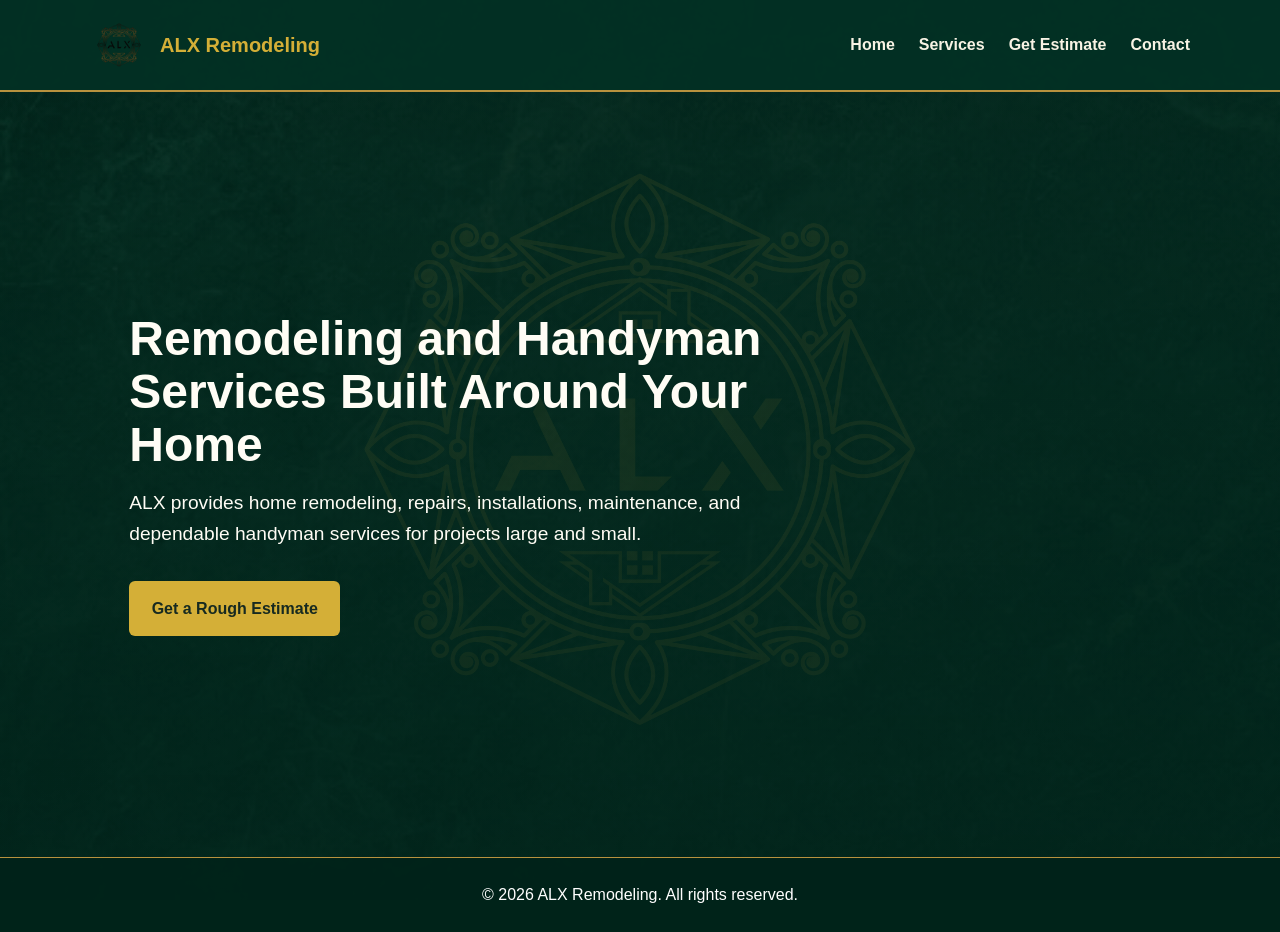
==== index.html @ b7d45ebe "Add ALX favicon" ====
<!DOCTYPE html>
<html lang="en">
<head>
    <meta charset="UTF-8">
    <meta name="viewport" content="width=device-width, initial-scale=1.0">
    <title>ALX Remodeling | Home Remodeling Contractor</title>
    <link rel="icon" type="image/png" href="images/alx-logo.png">
    <link rel="stylesheet" href="css/style.css">
</head>

<body>
    <header class="site-header">
        <nav class="navbar">
            <a href="index.html" class="logo logo-link">
                <img
                    src="images/alx-logo.png"
                    alt="ALX Remodeling and Handyman Services"
                    class="header-logo"
                >

                <span>ALX Remodeling</span>
            </a>

            <ul class="nav-links">
                <li><a href="index.html">Home</a></li>
                <li><a href="pages/services.html">Services</a></li>
                <li><a href="pages/estimate.html">Get Estimate</a></li>
                <li><a href="pages/contact.html">Contact</a></li>
            </ul>
        </nav>
    </header>

    <main>
        <section class="hero">
            <div class="hero-content">
                <h1>Remodeling and Handyman Services Built Around Your Home</h1>
                <p>
                    ALX provides home remodeling, repairs, installations,
                    maintenance, and dependable handyman services for projects
                    large and small.
                </p>
                <a href="pages/estimate.html" class="btn-primary">
                    Get a Rough Estimate
                </a>
            </div>
        </section>
    </main>
<footer class="site-footer">
    <p>
        &copy; <span id="current-year"></span>
        ALX Remodeling. All rights reserved.
    </p>
</footer>
    <script src="js/script.js"></script>
</body>
</html>
---- css/style.css ----
* {
    margin: 0;
    padding: 0;
    box-sizing: border-box;
}

body {
    font-family: Arial, Helvetica, sans-serif;
    line-height: 1.6;
    color: #222;
    background-color: #f8f9fa;
}

.site-header {
    background-color: #1d3557;
    color: #fff;
    padding: 1rem 2rem;
}

.navbar {
    max-width: 1100px;
    margin: 0 auto;
    display: flex;
    justify-content: space-between;
    align-items: center;
}

.logo {
    font-size: 1.4rem;
    font-weight: bold;
}

.nav-links {
    list-style: none;
    display: flex;
    gap: 1.5rem;
}

.nav-links a {
    color: #fff;
    text-decoration: none;
    font-weight: 600;
}

.nav-links a:hover {
    text-decoration: underline;
}

.hero {
    min-height: 85vh;
    display: flex;
    align-items: center;
    background-size: cover;
    background-position: center;
    background-repeat: no-repeat;
    color: #fff;
    padding: 2rem;
}

.hero {
    background-image: linear-gradient(
        rgba(1, 31, 23, 0.28),
        rgba(1, 31, 23, 0.48)
    );

    color: #fffdf5;
}

.hero-content {
    max-width: 700px;
    margin-left: 8%;
}

.hero h1 {
    font-size: 3rem;
    line-height: 1.1;
    margin-bottom: 1rem;
}

.hero p {
    font-size: 1.2rem;
    margin-bottom: 2rem;
}

.btn-primary {
    display: inline-block;
    background-color: #f4a261;
    color: #111;
    padding: 0.9rem 1.4rem;
    border-radius: 6px;
    text-decoration: none;
    font-weight: bold;
}

.btn-primary:hover {
    background-color: #e76f51;
}
/* Responsive design for tablets and phones */

.logo {
    color: #fff;
    text-decoration: none;
}

.nav-links a.active {
    color: #f4a261;
}

.page-banner {
    background-color: #263f63;
    color: #fff;
    padding: 5rem 2rem;
    text-align: center;
}

.page-banner-content {
    max-width: 750px;
    margin: 0 auto;
}

.page-banner h1 {
    font-size: 2.75rem;
    margin-bottom: 1rem;
}

.page-banner p {
    font-size: 1.1rem;
}

.services-section {
    max-width: 1100px;
    margin: 0 auto;
    padding: 5rem 2rem;
}

.section-heading {
    max-width: 700px;
    margin: 0 auto 3rem;
    text-align: center;
}

.section-heading h2 {
    font-size: 2.25rem;
    margin-bottom: 1rem;
}

.eyebrow {
    color: #b45309;
    font-size: 0.85rem;
    font-weight: bold;
    letter-spacing: 0.12rem;
    margin-bottom: 0.5rem;
    text-transform: uppercase;
}

.services-grid {
    display: grid;
    grid-template-columns: repeat(3, 1fr);
    gap: 1.5rem;
}

.service-card {
    background-color: #fff;
    border: 1px solid #ddd;
    border-radius: 8px;
    padding: 2rem;
    box-shadow: 0 4px 12px rgba(0, 0, 0, 0.08);
}

.service-card h3 {
    color: #1d3557;
    margin-bottom: 0.75rem;
}

.estimate-cta {
    max-width: 1100px;
    margin: 0 auto 5rem;
    padding: 2rem;
    background-color: #1d3557;
    color: #fff;
    border-radius: 8px;
    display: flex;
    justify-content: space-between;
    align-items: center;
    gap: 2rem;
}

.estimate-cta h2 {
    margin-bottom: 0.5rem;
}

.site-footer {
    background-color: #172a45;
    color: #fff;
    padding: 1.5rem;
    text-align: center;
}
.gallery-grid {
    display: grid;
    grid-template-columns: repeat(auto-fit, minmax(200px, 1fr));
    gap: 16px;
    max-width: 1100px;
    margin: 0 auto;
    padding: 3rem 2rem;
}

.gallery-grid img {
    width: 100%;
    height: 250px;
    object-fit: cover;
    display: block;
    border-radius: 8px;
}

.contact-section {
    max-width: 900px;
    margin: 0 auto;
    padding: 5rem 2rem;
}

.contact-form {
    display: grid;
    grid-template-columns: repeat(2, 1fr);
    gap: 1.5rem;
    background-color: #fff;
    border: 1px solid #ddd;
    border-radius: 8px;
    padding: 2rem;
    box-shadow: 0 4px 12px rgba(0, 0, 0, 0.08);
}

.form-group {
    display: flex;
    flex-direction: column;
}

.form-group-full {
    grid-column: 1 / -1;
}

.form-group label {
    color: #1d3557;
    font-weight: bold;
    margin-bottom: 0.5rem;
}

.form-group input,
.form-group select,
.form-group textarea {
    width: 100%;
    border: 1px solid #aaa;
    border-radius: 5px;
    padding: 0.85rem;
    font: inherit;
    background-color: #fff;
}

.form-group textarea {
    resize: vertical;
}

.form-group input:focus,
.form-group select:focus,
.form-group textarea:focus {
    border-color: #1d3557;
    outline: 3px solid rgba(29, 53, 87, 0.15);
}

.contact-form button {
    border: none;
    cursor: pointer;
}

.form-note {
    color: #555;
    font-size: 0.9rem;
    margin-top: 1rem;
}

.field-help {
    color: #666;
    font-size: 0.85rem;
    margin-top: 0.5rem;
}

.character-count {
    color: #666;
    font-size: 0.85rem;
    margin-top: 0.25rem;
    text-align: right;
}

.form-status {
    min-height: 1.5rem;
    margin-top: 1rem;
    font-weight: 600;
}

.form-status.success {
    background-color: #e8f5e9;
    border: 1px solid #81c784;
    border-radius: 5px;
    color: #1b5e20;
    padding: 0.75rem;
}

.estimate-section {
    max-width: 1100px;
    margin: 0 auto;
    padding: 5rem 2rem;
}

.estimate-layout {
    display: grid;
    grid-template-columns: 1.15fr 0.85fr;
    gap: 2rem;
    align-items: start;
}

.estimate-form {
    display: grid;
    gap: 1.5rem;
    background-color: #fff;
    border: 1px solid #ddd;
    border-radius: 8px;
    padding: 2rem;
    box-shadow: 0 4px 12px rgba(0, 0, 0, 0.08);
}

.estimate-form label,
.estimate-options legend {
    color: #1d3557;
    font-weight: bold;
}

.estimate-form input,
.estimate-form select {
    width: 100%;
    border: 1px solid #aaa;
    border-radius: 5px;
    padding: 0.85rem;
    font: inherit;
    background-color: #fff;
}

.estimate-form input:focus,
.estimate-form select:focus {
    border-color: #1d3557;
    outline: 3px solid rgba(29, 53, 87, 0.15);
}

.input-with-unit {
    display: flex;
    align-items: center;
    gap: 0.75rem;
}

.input-with-unit span {
    white-space: nowrap;
    color: #555;
}

.estimate-options {
    border: 1px solid #ccc;
    border-radius: 6px;
    padding: 1.25rem;
}

.estimate-options legend {
    padding: 0 0.4rem;
}

.checkbox-grid {
    display: grid;
    grid-template-columns: repeat(2, 1fr);
    gap: 0.75rem;
    margin-top: 1rem;
}

.checkbox-option {
    display: flex;
    align-items: flex-start;
    gap: 0.6rem;
    color: #333;
    font-weight: normal;
}

.checkbox-option input {
    width: auto;
    margin-top: 0.3rem;
}

.estimate-form button {
    border: none;
    cursor: pointer;
}

.estimate-result {
    position: sticky;
    top: 2rem;
    background-color: #1d3557;
    color: #fff;
    border-radius: 8px;
    padding: 2rem;
    box-shadow: 0 4px 12px rgba(0, 0, 0, 0.12);
}

.estimate-result[hidden] {
    display: none;
}

.estimate-result .eyebrow {
    color: #f4a261;
}

.estimate-result h2 {
    margin-bottom: 1rem;
}

.estimate-range {
    color: #f4a261;
    font-size: 2rem;
    font-weight: bold;
    line-height: 1.2;
    margin-bottom: 1.5rem;
}

.estimate-breakdown {
    margin: 0 0 1.5rem 1.25rem;
}

.estimate-breakdown li {
    margin-bottom: 0.5rem;
}

.estimate-disclaimer {
    font-size: 0.9rem;
    margin-bottom: 1.5rem;
}

.estimate-subsection {
    display: grid;
    gap: 1.5rem;
}

.estimate-subsection[hidden],
.estimate-options[hidden] {
    display: none;
}

.logo-link {
    display: flex;
    align-items: center;
    gap: 0.75rem;
    color: #d4af37;
    text-decoration: none;
}

.header-logo {
    width: 58px;
    height: 58px;
    object-fit: contain;
}

.logo-link span {
    font-size: 1.25rem;
    font-weight: bold;
}

.contact-estimate-summary {
    background-color: rgba(3, 61, 46, 0.97);
    border: 1px solid rgba(212, 175, 55, 0.7);
    border-radius: 8px;
    color: #fff;
    margin-bottom: 2rem;
    padding: 1.5rem 2rem;
    box-shadow: 0 4px 12px rgba(0, 0, 0, 0.12);
}

.contact-estimate-summary[hidden] {
    display: none;
}

.contact-estimate-summary h3 {
    margin-bottom: 0.5rem;
}

.contact-estimate-range {
    color: #d4af37;
    font-size: 1.8rem;
    font-weight: bold;
    margin-bottom: 0.75rem;
}

.contact-estimate-details {
    margin-bottom: 1rem;
}

.honeypot {
    position: absolute;
    left: -9999px;
    width: 1px;
    height: 1px;
    opacity: 0;
    pointer-events: none;
}

/* Responsive design for tablets and phones */
@media (max-width: 768px) {
    .estimate-section {
    padding: 3.5rem 1rem;
    }

    .estimate-layout {
    grid-template-columns: 1fr;
    }

    .estimate-result {
    position: static;
    }

    .checkbox-grid {
    grid-template-columns: 1fr;
    }
    .site-header {
        padding: 1rem;
    }

    .navbar {
        flex-direction: column;
        gap: 1rem;
    }

    .nav-links {
        flex-wrap: wrap;
        justify-content: center;
        gap: 0.75rem 1rem;
    }

    .hero {
        min-height: 75vh;
        padding: 2rem 1rem;
        text-align: center;
    }

    .hero-content {
        margin: 0 auto;
    }

    .hero h1 {
        font-size: 2.2rem;
    }

    .hero p {
        font-size: 1rem;
    }

    .page-banner {
        padding: 3.5rem 1rem;
    }

    .page-banner h1 {
        font-size: 2.1rem;
    }

    .services-section {
        padding: 3.5rem 1rem;
    }

    .services-grid {
        grid-template-columns: repeat(2, 1fr);
    }

    .estimate-cta {
        margin: 0 1rem 3.5rem;
        flex-direction: column;
        text-align: center;
    }
    .contact-section {
    padding: 3.5rem 1rem;
    }

    .contact-form {
    grid-template-columns: 1fr;
    padding: 1.5rem;
    }

    .form-group-full {
    grid-column: auto;
    }
}

@media (max-width: 480px) {
    .logo {
        font-size: 1.2rem;
    }

    .header-logo {
        width: 48px;
        height: 48px;
    }

    .logo-link span {
        font-size: 1.05rem;
    }

    .nav-links {
        flex-direction: column;
        align-items: center;
    }

    .hero h1 {
        font-size: 1.8rem;
    }

    .btn-primary {
        width: 100%;
        text-align: center;
    }

    .services-grid {
        grid-template-columns: 1fr;
    }

    .section-heading h2 {
        font-size: 1.8rem;
    }
}

/* ========================================
   ALX emerald and gold visual theme
======================================== */

html {
    background-color: #063c2d;
}

body {
    min-height: 100vh;
    color: #f8f3e4;
    background-color: #063c2d;

    background-image:
        linear-gradient(
            rgba(2, 44, 33, 0.78),
            rgba(2, 44, 33, 0.88)
        ),
        url("../images/emerald-texture.jpg");

    background-position: center;
    background-size: cover;
    background-repeat: no-repeat;
    background-attachment: fixed;

    position: relative;
}

/*
Creates a gold version of the transparent ALX logo
without modifying the original PNG.
*/
body::before {
    content: "";
    position: fixed;
    inset: 0;

    background-color: #d4af37;

    -webkit-mask-image: url("../images/alx-logo.png");
    -webkit-mask-repeat: no-repeat;
    -webkit-mask-position: center;
    -webkit-mask-size: clamp(320px, 58vw, 760px) auto;

    mask-image: url("../images/alx-logo.png");
    mask-repeat: no-repeat;
    mask-position: center;
    mask-size: clamp(320px, 58vw, 760px) auto;

    opacity: 0.11;
    pointer-events: none;
    z-index: 0;
}

body > header,
body > main,
body > footer {
    position: relative;
    z-index: 1;
}

.site-header {
    background-color: rgba(3, 48, 36, 0.96);
    border-bottom: 2px solid #b8923e;
}

.logo {
    color: #d4af37;
}

.nav-links a {
    color: #f8f3e4;
}

.nav-links a:hover,
.nav-links a.active {
    color: #d4af37;
    text-decoration: none;
}

.hero {
    /*
    Removes the previous remodeling photo but preserves
    the emerald texture behind this section.
    */
    background-image: linear-gradient(
        rgba(1, 31, 23, 0.28),
        rgba(1, 31, 23, 0.48)
    );

    color: #fffdf5;
}

.page-banner {
    background-color: rgba(3, 65, 48, 0.86);
    border-bottom: 1px solid rgba(212, 175, 55, 0.55);
}

.site-footer {
    background-color: rgba(1, 35, 26, 0.96);
    border-top: 1px solid #b8923e;
}

.btn-primary {
    background-color: #d4af37;
    color: #172a20;
}

.btn-primary:hover {
    background-color: #edc967;
}

.eyebrow {
    color: #d4af37;
}

.section-heading {
    color: #f8f3e4;
}

/* Keep text readable inside light-colored cards and forms. */
.service-card,
.contact-form,
.estimate-form {
    color: #222;
    background-color: rgba(255, 253, 247, 0.96);
}

.estimate-result {
    background-color: rgba(3, 61, 46, 0.97);
    border: 1px solid rgba(212, 175, 55, 0.65);
}
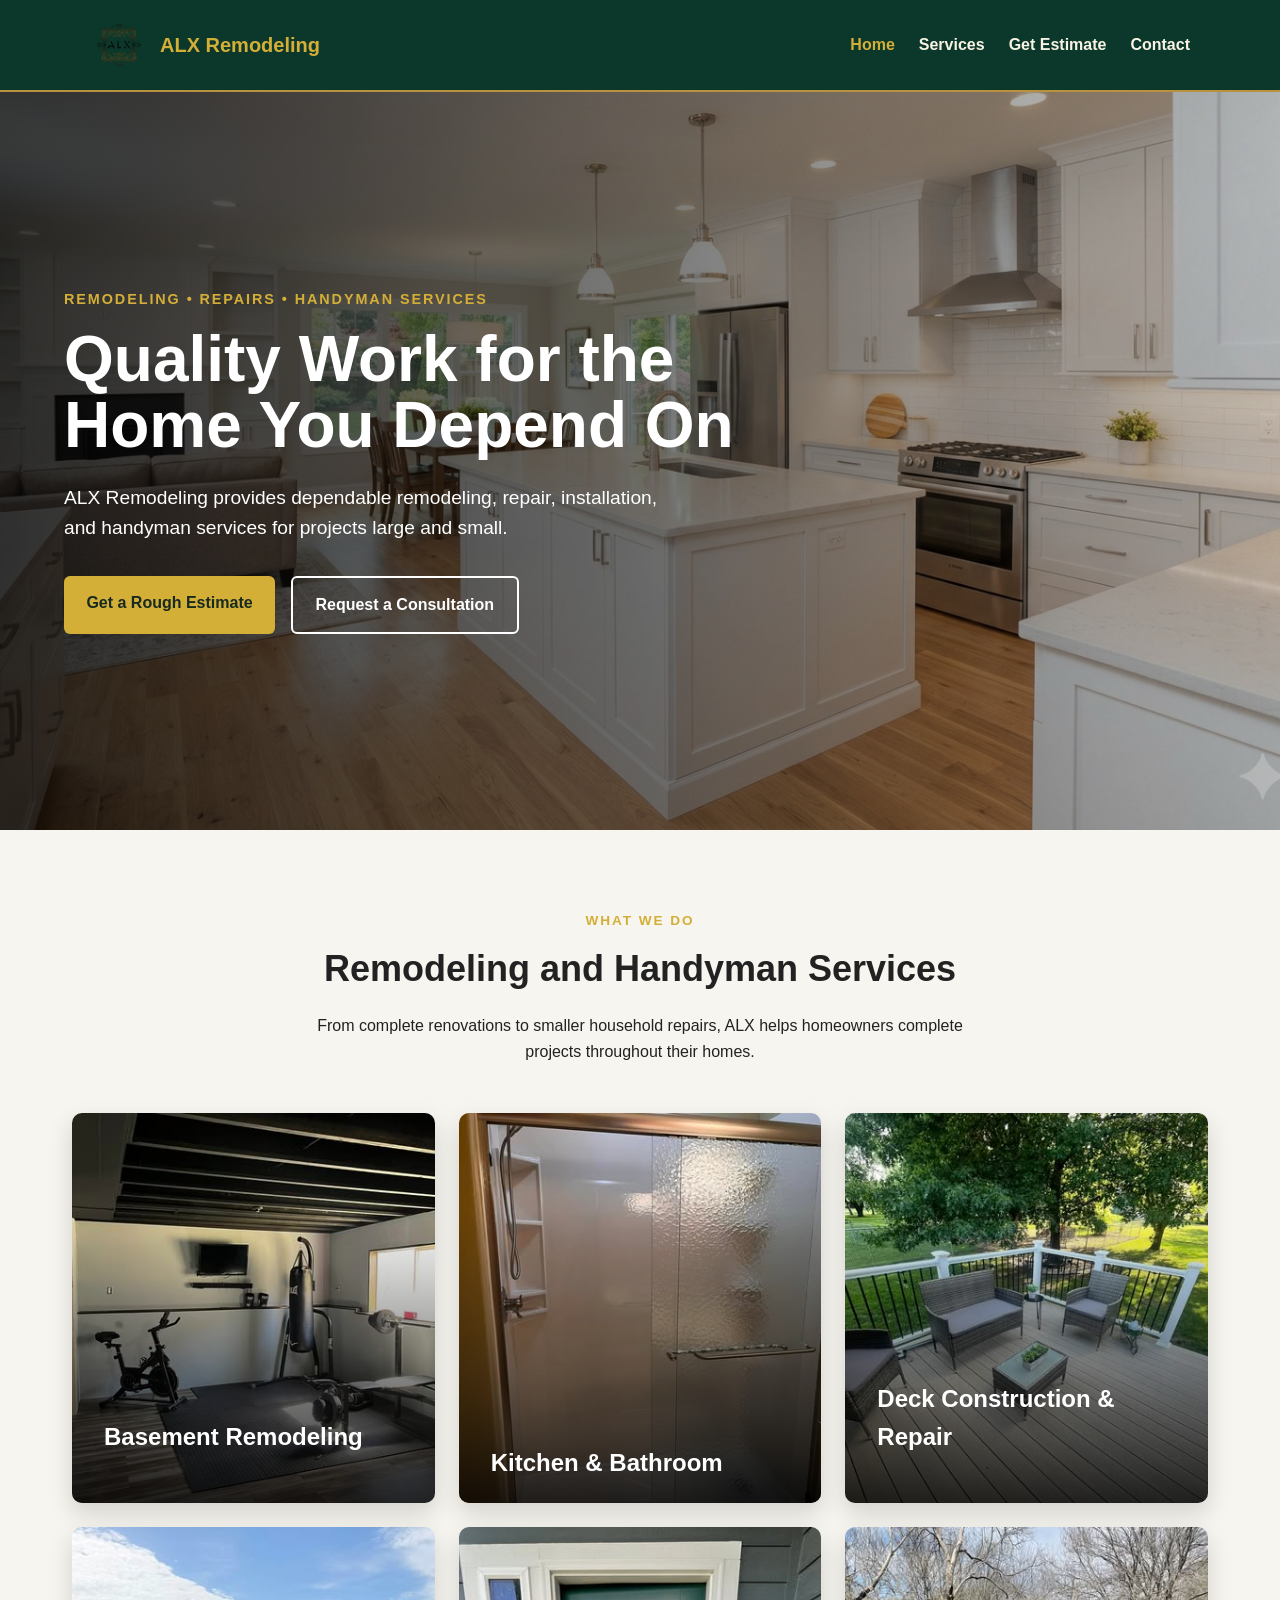
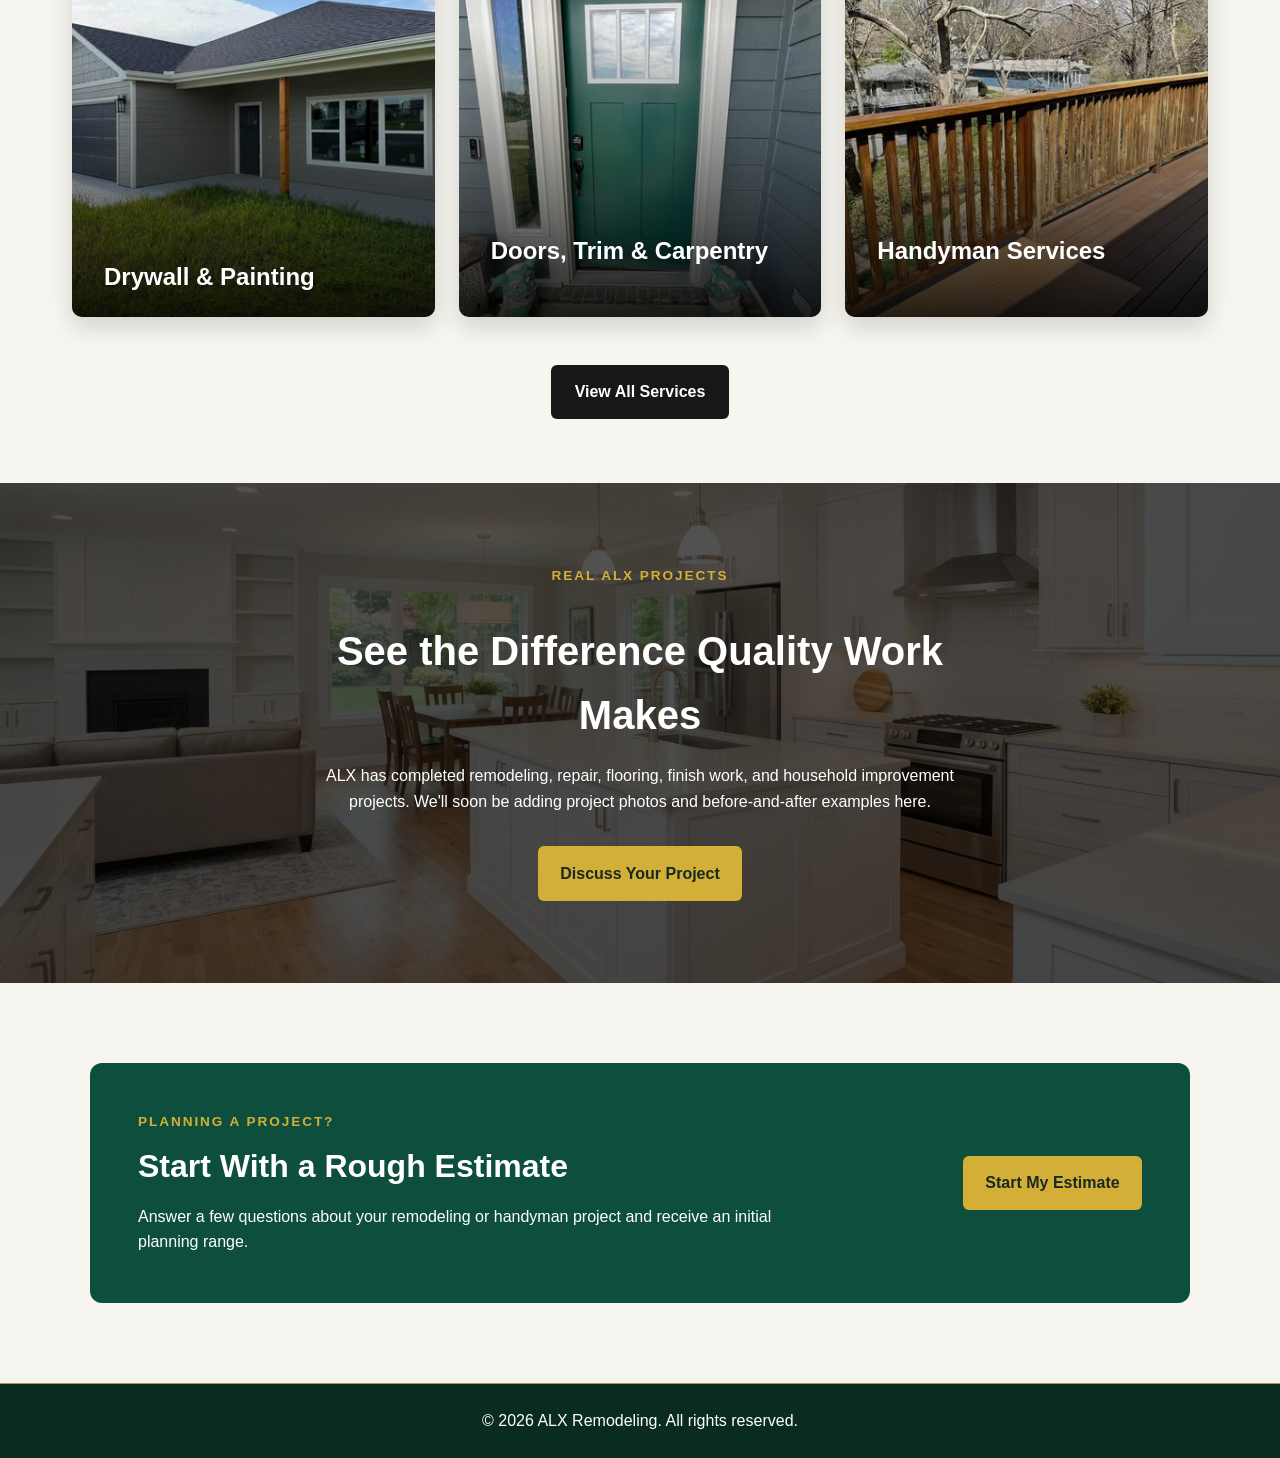
==== commit 42d9e61c: "Redesign homepage with photo service cards" ====
--- a/index.html
+++ b/index.html
@@ -9,8 +9,11 @@
 </head>
 
 <body>
+
+    <!-- Header -->
     <header class="site-header">
         <nav class="navbar">
+
             <a href="index.html" class="logo logo-link">
                 <img
                     src="images/alx-logo.png"
@@ -22,35 +25,377 @@
             </a>
 
             <ul class="nav-links">
-                <li><a href="index.html">Home</a></li>
-                <li><a href="pages/services.html">Services</a></li>
-                <li><a href="pages/estimate.html">Get Estimate</a></li>
-                <li><a href="pages/contact.html">Contact</a></li>
+                <li>
+                    <a href="index.html" class="active">
+                        Home
+                    </a>
+                </li>
+
+                <li>
+                    <a href="pages/services.html">
+                        Services
+                    </a>
+                </li>
+
+                <li>
+                    <a href="pages/estimate.html">
+                        Get Estimate
+                    </a>
+                </li>
+
+                <li>
+                    <a href="pages/contact.html">
+                        Contact
+                    </a>
+                </li>
             </ul>
+
         </nav>
     </header>
 
+
     <main>
-        <section class="hero">
-            <div class="hero-content">
-                <h1>Remodeling and Handyman Services Built Around Your Home</h1>
+
+        <!-- HERO -->
+        <section class="home-hero">
+
+            <div class="home-hero-overlay"></div>
+
+            <div class="home-hero-content">
+
+                <p class="hero-eyebrow">
+                    Remodeling • Repairs • Handyman Services
+                </p>
+
+                <h1>
+                    Quality Work for the Home You Depend On
+                </h1>
+
+                <p class="hero-description">
+                    ALX Remodeling provides dependable remodeling,
+                    repair, installation, and handyman services for
+                    projects large and small.
+                </p>
+
+                <div class="hero-actions">
+
+                    <a
+                        href="pages/estimate.html"
+                        class="btn-primary"
+                    >
+                        Get a Rough Estimate
+                    </a>
+
+                    <a
+                        href="pages/contact.html"
+                        class="btn-secondary"
+                    >
+                        Request a Consultation
+                    </a>
+
+                </div>
+
+            </div>
+
+        </section>
+
+
+        <!-- SERVICES INTRO -->
+        <section class="home-services">
+
+            <div class="section-heading">
+
+                <p class="eyebrow">
+                    What We Do
+                </p>
+
+                <h2>
+                    Remodeling and Handyman Services
+                </h2>
+
                 <p>
-                    ALX provides home remodeling, repairs, installations,
-                    maintenance, and dependable handyman services for projects
-                    large and small.
-                </p>
-                <a href="pages/estimate.html" class="btn-primary">
-                    Get a Rough Estimate
+                    From complete renovations to smaller household
+                    repairs, ALX helps homeowners complete projects
+                    throughout their homes.
+                </p>
+
+            </div>
+
+
+            <!-- Service Photo Cards -->
+            <div class="home-services-grid">
+
+
+                <!-- BasementRemodeling -->
+                <article
+                    class="photo-service-card"
+                    style="background-image:url('images/projects/Basement-Remodel1/Basement-Remodel1.2A.jpg');
+                    "
+                >
+
+                    <div class="service-card-overlay">
+
+                        <div class="service-card-content">
+
+                            <h3>
+                                Basement Remodeling
+                            </h3>
+
+                            <p>
+                                Transform unfinished or outdated basement space
+                                into a more functional and finished part of the home.
+                            </p>
+
+                        </div>
+
+                    </div>
+
+                </article>
+
+
+                <!-- Bathroom -->
+                <article
+                    class="photo-service-card"
+                    style="
+                        background-image:
+                        url('images/projects/Remodel-Bathroom/BathroomRemodel1.3.jpg');
+                    "
+                >
+
+                    <div class="service-card-overlay">
+
+                        <div class="service-card-content">
+
+                            <h3>
+                                Kitchen & Bathroom
+                            </h3>
+
+                            <p>
+                                Cabinets, vanities, fixtures,
+                                tile, flooring, painting, and
+                                complete room updates.
+                            </p>
+
+                        </div>
+
+                    </div>
+
+                </article>
+
+
+                <!-- Deck Construction & Repair -->
+                <article
+                    class="photo-service-card"
+                    style="
+                        background-image:
+                        url('images/projects/Build-deck1/Built-Deck1.4.jpg');
+                    "
+                >
+
+                    <div class="service-card-overlay">
+
+                        <div class="service-card-content">
+
+                            <h3>
+                                Deck Construction & Repair
+                            </h3>
+
+                            <p>
+                                New deck construction, repairs, improvements,
+                                railings, and exterior carpentry work.
+                            </p>
+
+                        </div>
+
+                    </div>
+
+                </article>
+
+
+                <!-- Drywall and Painting -->
+                <article
+                    class="photo-service-card"
+                    style="
+                        background-image:
+                        url('images/projects/Painting-Interior_Exterior/ExteriorPaint3.2A.jpg');
+                    "
+                >
+
+                    <div class="service-card-overlay">
+
+                        <div class="service-card-content">
+
+                            <h3>
+                                Drywall & Painting
+                            </h3>
+
+                            <p>
+                                Drywall repair, patching, finishing,
+                                preparation, and interior painting.
+                            </p>
+
+                        </div>
+
+                    </div>
+
+                </article>
+
+
+                <!-- Doors, Trim & Carpentry -->
+                <article
+                    class="photo-service-card"
+                    style="
+                        background-image:
+                        url('images/projects/HandymanWork/Handy5A.jpg');
+                    "
+                >
+
+                    <div class="service-card-overlay">
+
+                        <div class="service-card-content">
+
+                            <h3>
+                                Doors, Trim & Carpentry
+                            </h3>
+
+                            <p>
+                                Interior doors, trim, finish
+                                carpentry, adjustments, repairs,
+                                and installation work.
+                            </p>
+
+                        </div>
+
+                    </div>
+
+                </article>
+
+
+                <!-- Handyman -->
+                <article
+                    class="photo-service-card"
+                    style="
+                        background-image:
+                        url('images/projects/HandymanWork/Handy4.1.jpg');
+                    "
+                >
+
+                    <div class="service-card-overlay">
+
+                        <div class="service-card-content">
+
+                            <h3>
+                                Handyman Services
+                            </h3>
+
+                            <p>
+                                Mounting, assembly, fixture
+                                replacement, repairs, maintenance,
+                                and those smaller jobs that still
+                                need to get done.
+                            </p>
+
+                        </div>
+
+                    </div>
+
+                </article>
+
+            </div>
+
+
+            <div class="services-action">
+
+                <a
+                    href="pages/services.html"
+                    class="btn-dark"
+                >
+                    View All Services
                 </a>
-            </div>
+
+            </div>
+
         </section>
+
+
+        <!-- RECENT WORK -->
+        <section class="recent-work">
+
+            <div class="recent-work-content">
+
+                <p class="eyebrow">
+                    Real ALX Projects
+                </p>
+
+                <h2>
+                    See the Difference Quality Work Makes
+                </h2>
+
+                <p>
+                    ALX has completed remodeling, repair, flooring,
+                    finish work, and household improvement projects.
+                    We'll soon be adding project photos and
+                    before-and-after examples here.
+                </p>
+
+                <a
+                    href="pages/contact.html"
+                    class="btn-primary"
+                >
+                    Discuss Your Project
+                </a>
+
+            </div>
+
+        </section>
+
+
+        <!-- ESTIMATE CTA -->
+        <section class="home-estimate-cta">
+
+            <div>
+
+                <p class="eyebrow">
+                    Planning a Project?
+                </p>
+
+                <h2>
+                    Start With a Rough Estimate
+                </h2>
+
+                <p>
+                    Answer a few questions about your remodeling
+                    or handyman project and receive an initial
+                    planning range.
+                </p>
+
+            </div>
+
+            <a
+                href="pages/estimate.html"
+                class="btn-primary"
+            >
+                Start My Estimate
+            </a>
+
+        </section>
+
     </main>
-<footer class="site-footer">
-    <p>
-        &copy; <span id="current-year"></span>
-        ALX Remodeling. All rights reserved.
-    </p>
-</footer>
+
+
+    <!-- Footer -->
+    <footer class="site-footer">
+
+        <p>
+            &copy;
+            <span id="current-year"></span>
+            ALX Remodeling. All rights reserved.
+        </p>
+
+    </footer>
+
+
     <script src="js/script.js"></script>
+
 </body>
 </html>
--- a/css/style.css
+++ b/css/style.css
@@ -5,16 +5,18 @@
 }
 
 body {
+    min-height: 100vh;
     font-family: Arial, Helvetica, sans-serif;
     line-height: 1.6;
     color: #222;
-    background-color: #f8f9fa;
+    background-color: #f7f5ef;
 }
 
 .site-header {
-    background-color: #1d3557;
+    background-color: rgba(3, 48, 36, 0.96);
     color: #fff;
     padding: 1rem 2rem;
+    border-bottom: 2px solid #b8923e;
 }
 
 .navbar {
@@ -26,8 +28,23 @@
 }
 
 .logo {
+    color: #d4af37;
     font-size: 1.4rem;
     font-weight: bold;
+    text-decoration: none;
+}
+
+.logo-link {
+    display: flex;
+    align-items: center;
+    gap: 0.75rem;
+    color: #d4af37;
+    text-decoration: none;
+}
+
+.logo-link span {
+    font-size: 1.25rem;
+    font-weight: bold;
 }
 
 .nav-links {
@@ -46,71 +63,36 @@
     text-decoration: underline;
 }
 
-.hero {
-    min-height: 85vh;
-    display: flex;
-    align-items: center;
-    background-size: cover;
-    background-position: center;
-    background-repeat: no-repeat;
-    color: #fff;
-    padding: 2rem;
-}
-
-.hero {
-    background-image: linear-gradient(
-        rgba(1, 31, 23, 0.28),
-        rgba(1, 31, 23, 0.48)
-    );
-
-    color: #fffdf5;
-}
-
-.hero-content {
-    max-width: 700px;
-    margin-left: 8%;
-}
-
-.hero h1 {
-    font-size: 3rem;
-    line-height: 1.1;
-    margin-bottom: 1rem;
-}
-
-.hero p {
-    font-size: 1.2rem;
-    margin-bottom: 2rem;
-}
-
 .btn-primary {
     display: inline-block;
-    background-color: #f4a261;
-    color: #111;
+    background-color: #d4af37;
+    color: #172a20;
     padding: 0.9rem 1.4rem;
     border-radius: 6px;
     text-decoration: none;
     font-weight: bold;
+
+    transition:
+        background-color 0.25s ease,
+        transform 0.25s ease;
 }
 
 .btn-primary:hover {
-    background-color: #e76f51;
+    background-color: #edc967;
+    transform: translateY(-2px);
 }
 /* Responsive design for tablets and phones */
-
-.logo {
-    color: #fff;
-    text-decoration: none;
-}
 
 .nav-links a.active {
     color: #f4a261;
 }
 
 .page-banner {
-    background-color: #263f63;
+    background-color: rgba(3, 65, 48, 0.96);
     color: #fff;
     padding: 5rem 2rem;
     text-align: center;
+    border-bottom: 1px solid rgba(212, 175, 55, 0.55);
 }
 
 .page-banner-content {
@@ -137,6 +119,7 @@
     max-width: 700px;
     margin: 0 auto 3rem;
     text-align: center;
+    color: #222;
 }
 
 .section-heading h2 {
@@ -168,15 +151,14 @@
 }
 
 .service-card h3 {
-    color: #1d3557;
-    margin-bottom: 0.75rem;
+    color: #0d4f3c;
 }
 
 .estimate-cta {
     max-width: 1100px;
     margin: 0 auto 5rem;
     padding: 2rem;
-    background-color: #1d3557;
+    background-color: #0d4f3c;
     color: #fff;
     border-radius: 8px;
     display: flex;
@@ -239,9 +221,7 @@
 }
 
 .form-group label {
-    color: #1d3557;
-    font-weight: bold;
-    margin-bottom: 0.5rem;
+    color: #0d4f3c;
 }
 
 .form-group input,
@@ -262,8 +242,8 @@
 .form-group input:focus,
 .form-group select:focus,
 .form-group textarea:focus {
-    border-color: #1d3557;
-    outline: 3px solid rgba(29, 53, 87, 0.15);
+  border-color: #0d4f3c;
+outline: 3px solid rgba(13, 79, 60, 0.15);  
 }
 
 .contact-form button {
@@ -329,7 +309,7 @@
 
 .estimate-form label,
 .estimate-options legend {
-    color: #1d3557;
+    color: #0d4f3c;
     font-weight: bold;
 }
 
@@ -345,8 +325,8 @@
 
 .estimate-form input:focus,
 .estimate-form select:focus {
-    border-color: #1d3557;
-    outline: 3px solid rgba(29, 53, 87, 0.15);
+    border-color: #0d4f3c;
+    outline: 3px solid rgba(13, 79, 60, 0.15);
 }
 
 .input-with-unit {
@@ -398,7 +378,7 @@
 .estimate-result {
     position: sticky;
     top: 2rem;
-    background-color: #1d3557;
+    background-color: #0d4f3c;
     color: #fff;
     border-radius: 8px;
     padding: 2rem;
@@ -448,23 +428,11 @@
     display: none;
 }
 
-.logo-link {
-    display: flex;
-    align-items: center;
-    gap: 0.75rem;
-    color: #d4af37;
-    text-decoration: none;
-}
 
 .header-logo {
     width: 58px;
     height: 58px;
     object-fit: contain;
-}
-
-.logo-link span {
-    font-size: 1.25rem;
-    font-weight: bold;
 }
 
 .contact-estimate-summary {
@@ -537,24 +505,6 @@
         gap: 0.75rem 1rem;
     }
 
-    .hero {
-        min-height: 75vh;
-        padding: 2rem 1rem;
-        text-align: center;
-    }
-
-    .hero-content {
-        margin: 0 auto;
-    }
-
-    .hero h1 {
-        font-size: 2.2rem;
-    }
-
-    .hero p {
-        font-size: 1rem;
-    }
-
     .page-banner {
         padding: 3.5rem 1rem;
     }
@@ -609,10 +559,6 @@
         align-items: center;
     }
 
-    .hero h1 {
-        font-size: 1.8rem;
-    }
-
     .btn-primary {
         width: 100%;
         text-align: center;
@@ -625,67 +571,6 @@
     .section-heading h2 {
         font-size: 1.8rem;
     }
-}
-
-/* ========================================
-   ALX emerald and gold visual theme
-======================================== */
-
-html {
-    background-color: #063c2d;
-}
-
-body {
-    min-height: 100vh;
-    color: #f8f3e4;
-    background-color: #063c2d;
-
-    background-image:
-        linear-gradient(
-            rgba(2, 44, 33, 0.78),
-            rgba(2, 44, 33, 0.88)
-        ),
-        url("../images/emerald-texture.jpg");
-
-    background-position: center;
-    background-size: cover;
-    background-repeat: no-repeat;
-    background-attachment: fixed;
-
-    position: relative;
-}
-
-/*
-Creates a gold version of the transparent ALX logo
-without modifying the original PNG.
-*/
-body::before {
-    content: "";
-    position: fixed;
-    inset: 0;
-
-    background-color: #d4af37;
-
-    -webkit-mask-image: url("../images/alx-logo.png");
-    -webkit-mask-repeat: no-repeat;
-    -webkit-mask-position: center;
-    -webkit-mask-size: clamp(320px, 58vw, 760px) auto;
-
-    mask-image: url("../images/alx-logo.png");
-    mask-repeat: no-repeat;
-    mask-position: center;
-    mask-size: clamp(320px, 58vw, 760px) auto;
-
-    opacity: 0.11;
-    pointer-events: none;
-    z-index: 0;
-}
-
-body > header,
-body > main,
-body > footer {
-    position: relative;
-    z-index: 1;
 }
 
 .site-header {
@@ -707,44 +592,13 @@
     text-decoration: none;
 }
 
-.hero {
-    /*
-    Removes the previous remodeling photo but preserves
-    the emerald texture behind this section.
-    */
-    background-image: linear-gradient(
-        rgba(1, 31, 23, 0.28),
-        rgba(1, 31, 23, 0.48)
-    );
-
-    color: #fffdf5;
-}
-
-.page-banner {
-    background-color: rgba(3, 65, 48, 0.86);
-    border-bottom: 1px solid rgba(212, 175, 55, 0.55);
-}
-
 .site-footer {
     background-color: rgba(1, 35, 26, 0.96);
     border-top: 1px solid #b8923e;
 }
 
-.btn-primary {
-    background-color: #d4af37;
-    color: #172a20;
-}
-
-.btn-primary:hover {
-    background-color: #edc967;
-}
-
 .eyebrow {
     color: #d4af37;
-}
-
-.section-heading {
-    color: #f8f3e4;
 }
 
 /* Keep text readable inside light-colored cards and forms. */
@@ -758,4 +612,374 @@
 .estimate-result {
     background-color: rgba(3, 61, 46, 0.97);
     border: 1px solid rgba(212, 175, 55, 0.65);
+}
+
+/* ========================================
+   Homepage redesign
+======================================== */
+
+.home-hero {
+    min-height: 82vh;
+    position: relative;
+
+    display: flex;
+    align-items: center;
+
+    background-image:
+        url("../images/BackgroundALX.png");
+
+    background-size: cover;
+    background-position: center;
+
+    color: #fff;
+}
+
+.home-hero-overlay {
+    position: absolute;
+    inset: 0;
+
+    background:
+        linear-gradient(
+            90deg,
+            rgba(0, 0, 0, 0.78) 0%,
+            rgba(0, 0, 0, 0.52) 50%,
+            rgba(0, 0, 0, 0.20) 100%
+        );
+}
+
+.home-hero-content {
+    position: relative;
+    z-index: 1;
+
+    width: min(700px, 90%);
+    margin-left: max(5%, calc((100vw - 1200px) / 2));
+
+    padding: 5rem 0;
+}
+
+.hero-eyebrow {
+    color: #d4af37;
+
+    font-size: 0.9rem;
+    font-weight: bold;
+
+    letter-spacing: 0.12rem;
+    text-transform: uppercase;
+
+    margin-bottom: 1rem;
+}
+
+.home-hero h1 {
+    font-size: clamp(2.7rem, 5vw, 4.3rem);
+
+    line-height: 1.03;
+
+    max-width: 750px;
+
+    margin-bottom: 1.5rem;
+}
+
+.hero-description {
+    font-size: 1.2rem;
+
+    max-width: 630px;
+
+    margin-bottom: 2rem;
+}
+
+.hero-actions {
+    display: flex;
+    flex-wrap: wrap;
+    gap: 1rem;
+}
+
+.btn-secondary {
+    display: inline-block;
+
+    padding: 0.9rem 1.4rem;
+
+    border: 2px solid #fff;
+    border-radius: 6px;
+
+    color: #fff;
+
+    text-decoration: none;
+    font-weight: bold;
+
+    transition:
+        background-color 0.25s ease,
+        color 0.25s ease;
+}
+
+.btn-secondary:hover {
+    background-color: #fff;
+    color: #171717;
+}
+
+.home-services {
+    max-width: 1200px;
+
+    margin: 0 auto;
+
+    padding: 5rem 2rem 4rem;
+}
+
+.home-services-grid {
+    display: grid;
+
+    grid-template-columns:
+        repeat(3, 1fr);
+
+    gap: 1.5rem;
+}
+
+.photo-service-card {
+    min-height: 390px;
+
+    position: relative;
+
+    overflow: hidden;
+
+    border-radius: 10px;
+
+    background-size: cover;
+    background-position: center;
+
+    box-shadow:
+        0 10px 25px
+        rgba(0, 0, 0, 0.15);
+
+    cursor: pointer;
+}
+
+.service-card-overlay {
+    position: absolute;
+
+    inset: 0;
+
+    display: flex;
+    align-items: flex-end;
+
+    background:
+        linear-gradient(
+            transparent 25%,
+            rgba(0, 0, 0, 0.85) 100%
+        );
+
+    transition:
+        background 0.35s ease;
+}
+
+.service-card-content {
+    width: 100%;
+
+    color: #fff;
+
+    padding: 2rem;
+
+    transform:
+        translateY(75px);
+
+    transition:
+        transform 0.35s ease;
+}
+
+.service-card-content h3 {
+    color: #fff;
+
+    font-size: 1.5rem;
+
+    margin-bottom: 0.75rem;
+}
+
+.service-card-content p {
+    opacity: 0;
+
+    transition:
+        opacity 0.35s ease;
+}
+
+.photo-service-card:hover
+.service-card-overlay {
+    background:
+        rgba(5, 55, 42, 0.72);
+}
+
+.photo-service-card:hover
+.service-card-content {
+    transform:
+        translateY(0);
+}
+
+.photo-service-card:hover
+.service-card-content p {
+    opacity: 1;
+}
+
+.services-action {
+    text-align: center;
+    margin-top: 3rem;
+}
+
+.btn-dark {
+    display: inline-block;
+
+    background-color: #171717;
+    color: #fff;
+
+    padding: 0.9rem 1.5rem;
+
+    border-radius: 6px;
+
+    text-decoration: none;
+    font-weight: bold;
+
+    transition:
+        background-color 0.25s ease;
+}
+
+.btn-dark:hover {
+    background-color: #0d4f3c;
+}
+
+.recent-work {
+    min-height: 500px;
+
+    display: flex;
+    align-items: center;
+
+    background:
+        linear-gradient(
+            rgba(0, 0, 0, 0.68),
+            rgba(0, 0, 0, 0.68)
+        ),
+        url("../images/BackgroundALX.png");
+
+    background-size: cover;
+    background-position: center;
+
+    color: #fff;
+
+    padding: 5rem 2rem;
+}
+
+.recent-work-content {
+    width: min(650px, 100%);
+
+    margin: 0 auto;
+
+    text-align: center;
+}
+
+.recent-work h2 {
+    font-size: 2.5rem;
+
+    margin-bottom: 1rem;
+}
+
+.recent-work p {
+    margin-bottom: 2rem;
+}
+
+.home-estimate-cta {
+    max-width: 1100px;
+
+    margin: 5rem auto;
+
+    padding: 3rem;
+
+    display: flex;
+
+    justify-content: space-between;
+    align-items: center;
+
+    gap: 3rem;
+
+    background-color: #0d4f3c;
+
+    color: #fff;
+
+    border-radius: 12px;
+}
+
+.home-estimate-cta h2 {
+    font-size: 2rem;
+
+    margin-bottom: 0.75rem;
+}
+
+.home-estimate-cta p:not(.eyebrow) {
+    max-width: 650px;
+}
+
+@media (max-width: 900px) {
+
+    .home-services-grid {
+        grid-template-columns:
+            repeat(2, 1fr);
+    }
+
+    .home-estimate-cta {
+        margin:
+            3rem 1rem;
+
+        flex-direction:
+            column;
+
+        text-align:
+            center;
+    }
+}
+
+@media (max-width: 600px) {
+
+    .home-hero {
+        min-height:
+            75vh;
+    }
+
+    .home-hero-content {
+        margin:
+            0 auto;
+
+        padding:
+            4rem 1.25rem;
+
+        text-align:
+            center;
+    }
+
+    .hero-actions {
+        justify-content:
+            center;
+    }
+
+    .home-services {
+        padding:
+            4rem 1rem;
+    }
+
+    .home-services-grid {
+        grid-template-columns:
+            1fr;
+    }
+
+    .photo-service-card {
+        min-height:
+            340px;
+    }
+
+    /*
+    Phones don't have mouse hover,
+    so always show descriptions.
+    */
+    .service-card-content {
+        transform:
+            translateY(0);
+    }
+
+    .service-card-content p {
+        opacity:
+            1;
+    }
 }
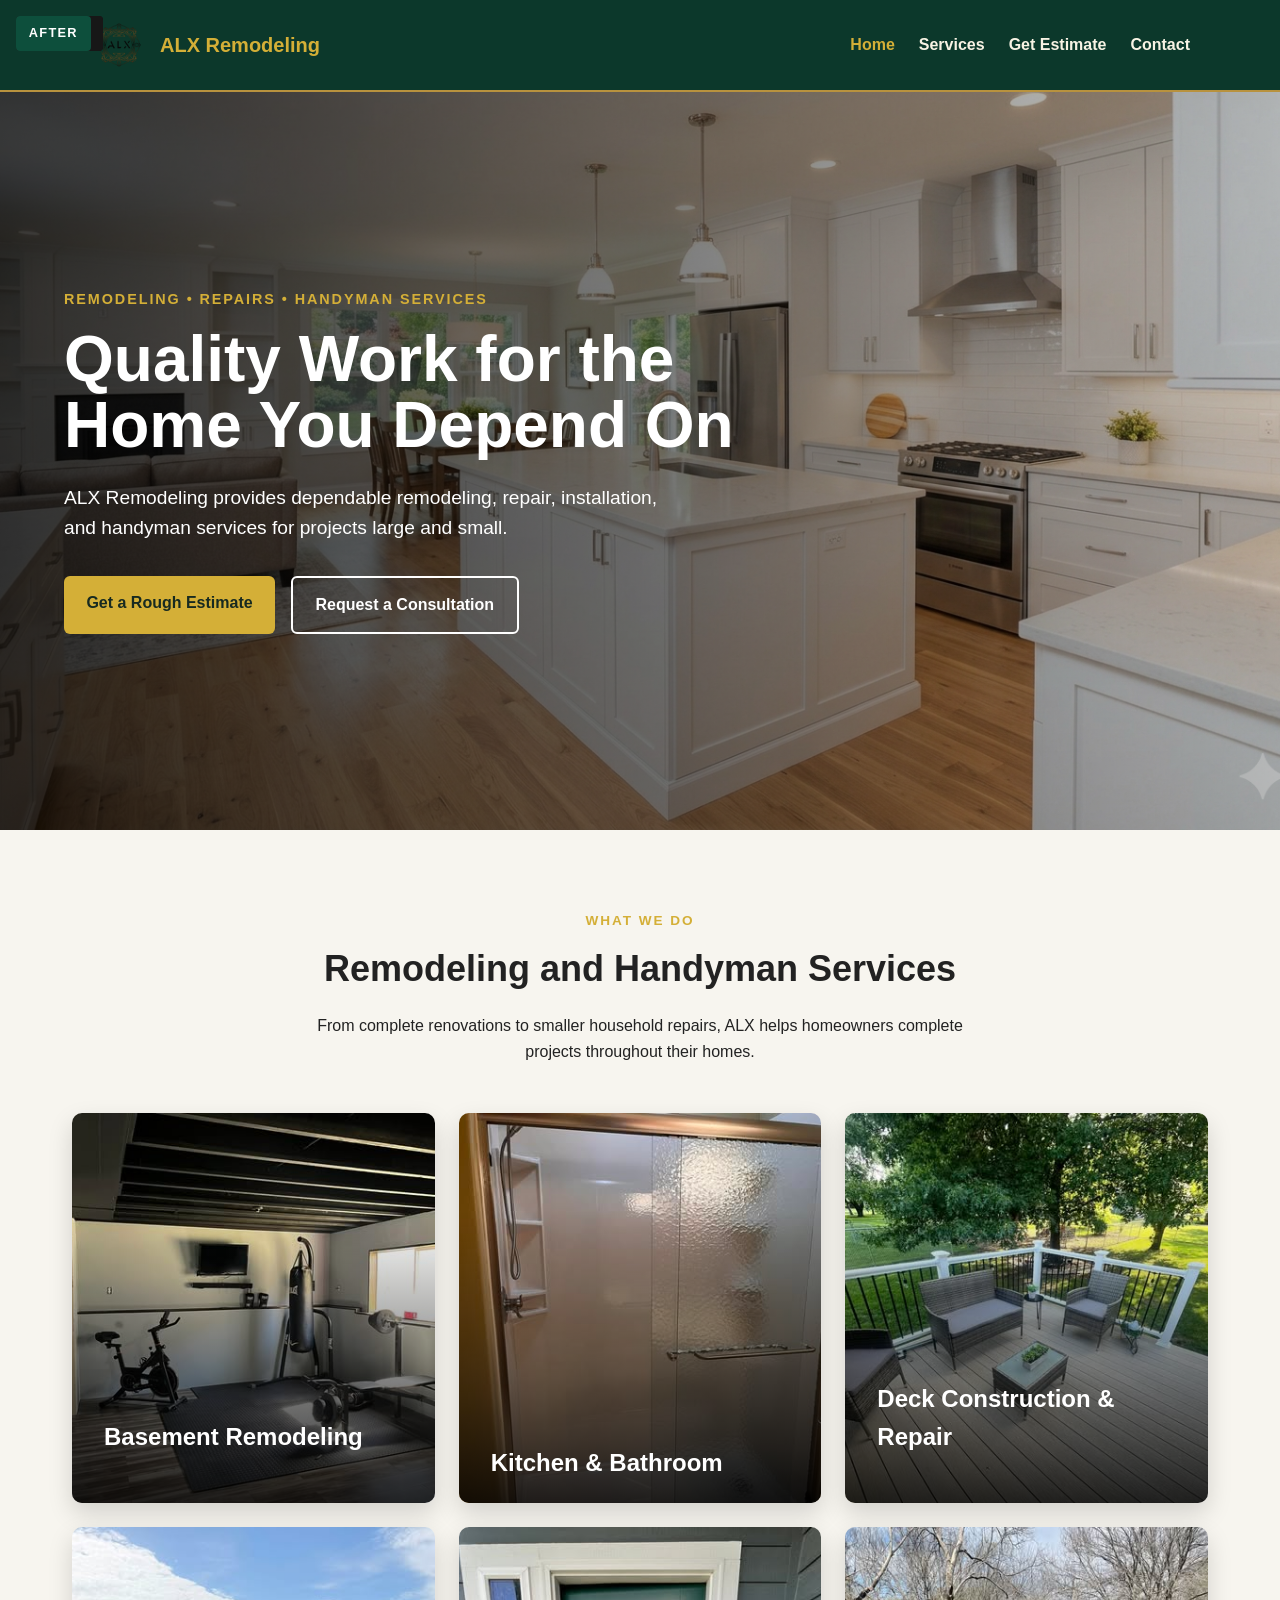
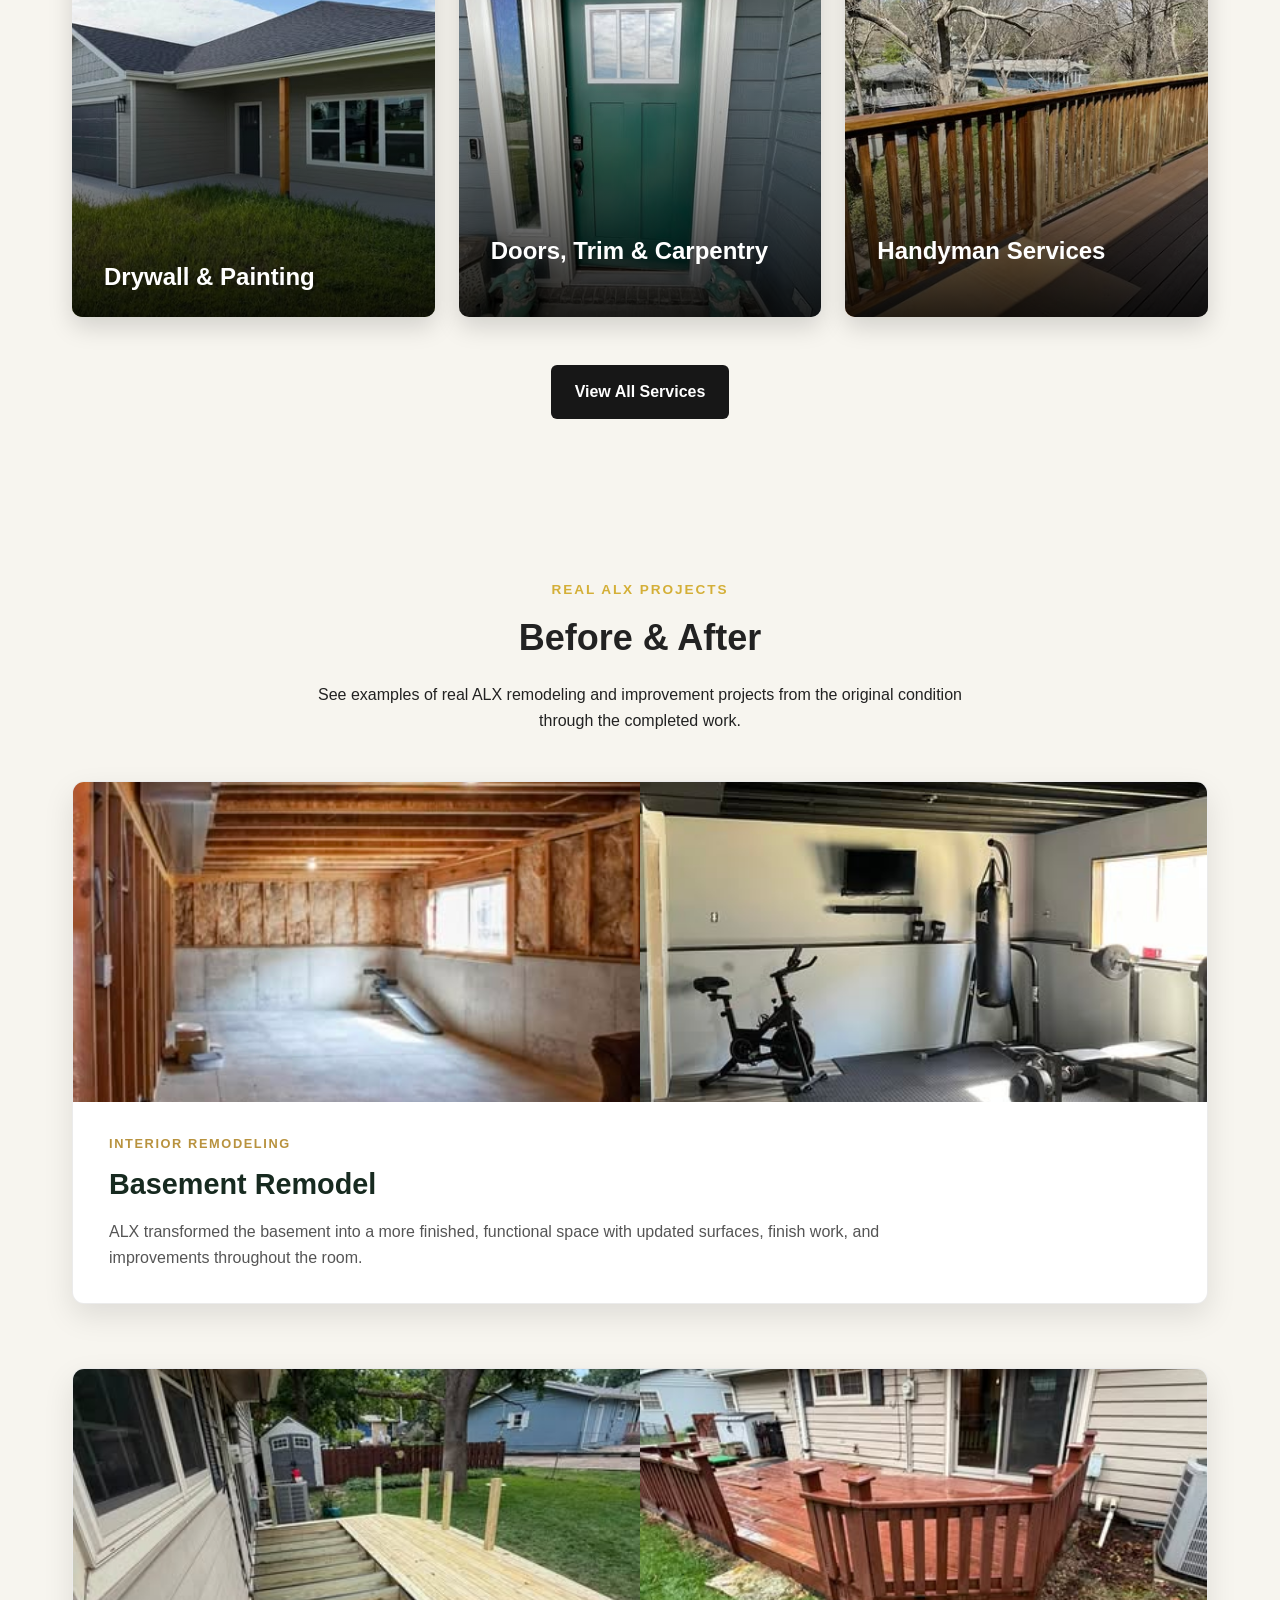
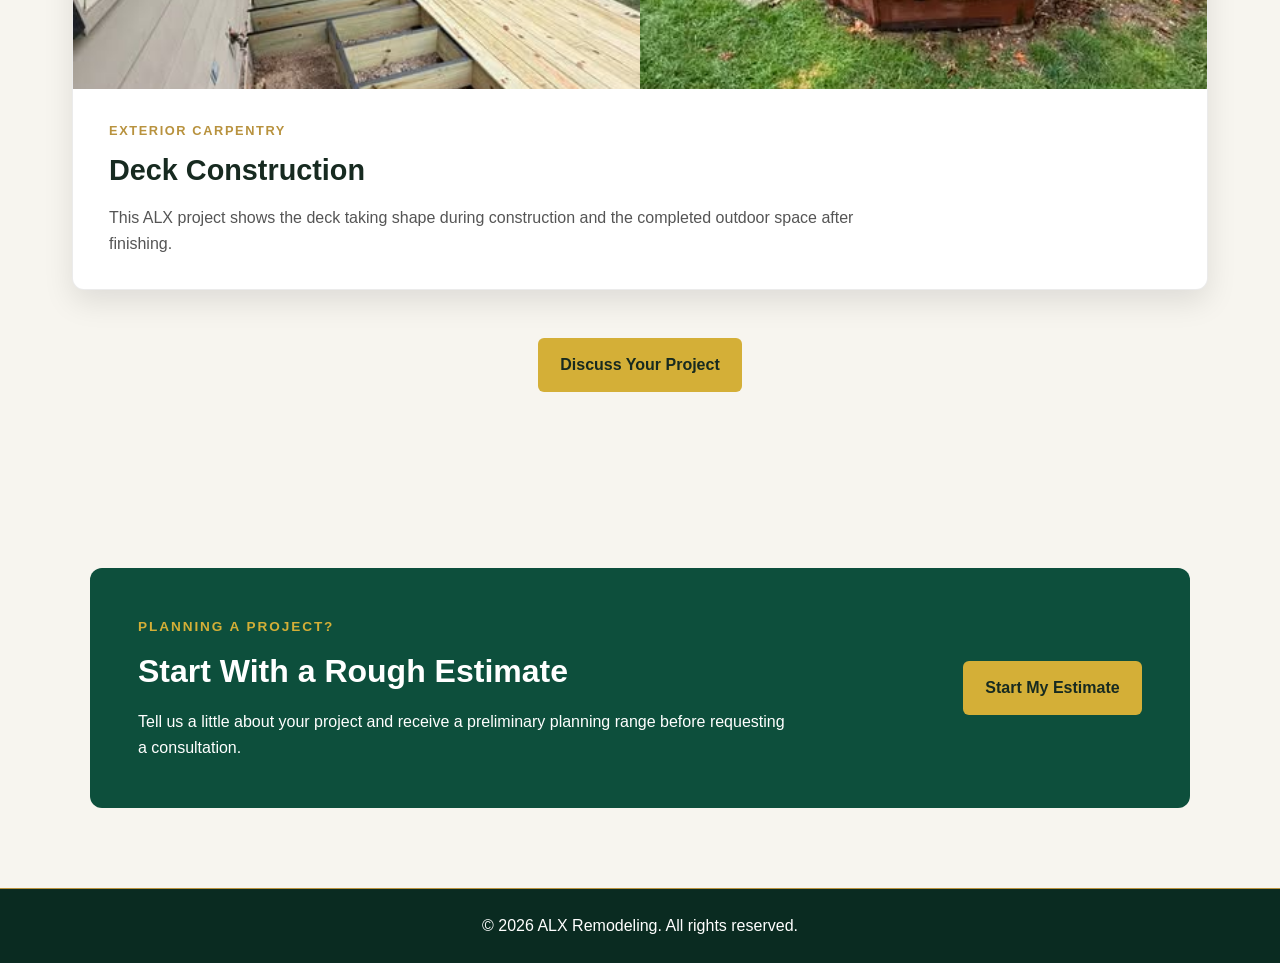
==== commit 94bf43da: "Add before and after project showcase" ====
--- a/index.html
+++ b/index.html
@@ -319,24 +319,143 @@
 
 
         <!-- RECENT WORK -->
-        <section class="recent-work">
-
-            <div class="recent-work-content">
+        <section class="project-showcase">
+
+            <div class="section-heading">
 
                 <p class="eyebrow">
-                    Real ALX Projects
+            Real ALX Projects
                 </p>
 
                 <h2>
-                    See the Difference Quality Work Makes
+                    Before & After
                 </h2>
 
                 <p>
-                    ALX has completed remodeling, repair, flooring,
-                    finish work, and household improvement projects.
-                    We'll soon be adding project photos and
-                    before-and-after examples here.
-                </p>
+                    See examples of real ALX remodeling and improvement
+                    projects from the original condition through the
+                    completed work.
+                </p>
+
+            </div>
+
+
+            <div class="project-grid">
+
+                <!-- Basement Remodel -->
+                <article class="project-card">
+
+                     <div class="before-after-grid">
+
+                        <figure class="project-image">
+
+                            <span class="project-label">
+                                Before
+                            </span>
+
+                            <img
+                                src="images/projects/Basement-Remodel1/Basement-Remodel1B.jpg"
+                                alt="Basement before ALX remodeling work"
+                            >
+
+                        </figure>
+
+
+                        <figure class="project-image">
+
+                            <span class="project-label project-label-after">
+                                After
+                            </span>
+
+                            <img
+                                src="images/projects/Basement-Remodel1/Basement-Remodel1.2A.jpg"
+                                alt="Completed basement remodeling project by ALX"
+                            >
+
+                        </figure>
+
+                    </div>
+
+
+                    <div class="project-card-content">
+
+                        <p class="project-type">
+                            Interior Remodeling
+                        </p>
+
+                        <h3>
+                            Basement Remodel
+                        </h3>
+
+                        <p>
+                            ALX transformed the basement into a more
+                            finished, functional space with updated
+                            surfaces, finish work, and improvements
+                            throughout the room.
+                        </p>
+
+                    </div>
+
+                </article>
+
+
+                <!-- Deck Project -->
+                <article class="project-card">
+
+                    <div class="before-after-grid">
+
+                        <figure class="project-image">
+
+                            <span class="project-label">
+                                Before
+                            </span>
+
+                            <img
+                                src="images/projects/Build-deck3/Build-deck3.1.jpg"
+                                alt="Deck project before ALX construction work"
+                            >
+
+                        </figure>
+
+
+                        <figure class="project-image">
+
+                            <span class="project-label project-label-after">
+                                After
+                            </span>
+
+                            <img
+                                src="images/projects/Build-deck3/Build-deck3.6.jpg"
+                                alt="Completed deck project built by ALX"
+                            >
+
+                        </figure>
+
+                    </div>
+
+
+                    <div class="project-card-content">
+
+                        <p class="project-type">
+                            Exterior Carpentry
+                        </p>
+
+                        <h3>
+                            Deck Construction
+                        </h3>
+
+                        <p>
+                            This ALX project shows the deck taking shape during construction and the completed outdoor space after finishing.
+                        </p>
+
+                    </div>
+
+                </article>
+
+            </div>
+
+
+            <div class="project-showcase-action">
 
                 <a
                     href="pages/contact.html"
@@ -364,9 +483,7 @@
                 </h2>
 
                 <p>
-                    Answer a few questions about your remodeling
-                    or handyman project and receive an initial
-                    planning range.
+                    Tell us a little about your project and receive a preliminary planning range before requesting a consultation.
                 </p>
 
             </div>
--- a/css/style.css
+++ b/css/style.css
@@ -473,6 +473,118 @@
     pointer-events: none;
 }
 
+/* ========================================
+   Before & After Project Showcase
+======================================== */
+
+.project-showcase {
+    max-width: 1200px;
+    margin: 0 auto;
+    padding: 6rem 2rem;
+}
+
+.project-grid {
+    display: grid;
+    gap: 4rem;
+}
+
+.project-card {
+    overflow: hidden;
+    background-color: #fff;
+    border: 1px solid rgba(0, 0, 0, 0.08);
+    border-radius: 12px;
+
+    box-shadow:
+        0 12px 30px
+        rgba(0, 0, 0, 0.10);
+}
+
+.before-after-grid {
+    display: grid;
+    grid-template-columns: repeat(2, 1fr);
+}
+
+.project-image {
+    height: 320px;
+    overflow: hidden;
+}
+
+.project-image img {
+    display: block;
+    width: 100%;
+    height: 100%;
+    object-fit: cover;
+    transition:
+        transform 0.5s ease;
+}
+
+.project-image:hover img {
+    transform: scale(1.04);
+}
+
+.project-label {
+    position: absolute;
+
+    top: 1rem;
+    left: 1rem;
+
+    z-index: 2;
+
+    padding: 0.45rem 0.8rem;
+
+    background-color: #171717;
+    color: #fff;
+
+    border-radius: 4px;
+
+    font-size: 0.8rem;
+    font-weight: bold;
+
+    letter-spacing: 0.08rem;
+    text-transform: uppercase;
+}
+
+.project-label-after {
+    background-color: #0d4f3c;
+    color: #fff;
+}
+
+.project-card-content {
+    padding: 2rem 2.25rem;
+}
+
+.project-type {
+    margin-bottom: 0.4rem;
+
+    color: #b8923e;
+
+    font-size: 0.8rem;
+    font-weight: bold;
+
+    letter-spacing: 0.1rem;
+    text-transform: uppercase;
+}
+
+.project-card-content h3 {
+    margin-bottom: 0.75rem;
+
+    color: #172a20;
+
+    font-size: 1.8rem;
+}
+
+.project-card-content p:last-child {
+    max-width: 800px;
+
+    color: #555;
+}
+
+.project-showcase-action {
+    margin-top: 3rem;
+
+    text-align: center;
+}
+
 /* Responsive design for tablets and phones */
 @media (max-width: 768px) {
     .estimate-section {
@@ -842,45 +954,6 @@
     background-color: #0d4f3c;
 }
 
-.recent-work {
-    min-height: 500px;
-
-    display: flex;
-    align-items: center;
-
-    background:
-        linear-gradient(
-            rgba(0, 0, 0, 0.68),
-            rgba(0, 0, 0, 0.68)
-        ),
-        url("../images/BackgroundALX.png");
-
-    background-size: cover;
-    background-position: center;
-
-    color: #fff;
-
-    padding: 5rem 2rem;
-}
-
-.recent-work-content {
-    width: min(650px, 100%);
-
-    margin: 0 auto;
-
-    text-align: center;
-}
-
-.recent-work h2 {
-    font-size: 2.5rem;
-
-    margin-bottom: 1rem;
-}
-
-.recent-work p {
-    margin-bottom: 2rem;
-}
-
 .home-estimate-cta {
     max-width: 1100px;
 
@@ -982,4 +1055,20 @@
         opacity:
             1;
     }
+    .project-showcase {
+    padding: 4rem 1rem;
+    }
+
+    .before-after-grid {
+    grid-template-columns: 1fr;
+    }
+
+    .project-image,
+    .project-image img {
+    min-height: 280px;
+    }
+
+    .project-card-content {
+    padding: 1.5rem;
+    }
 }
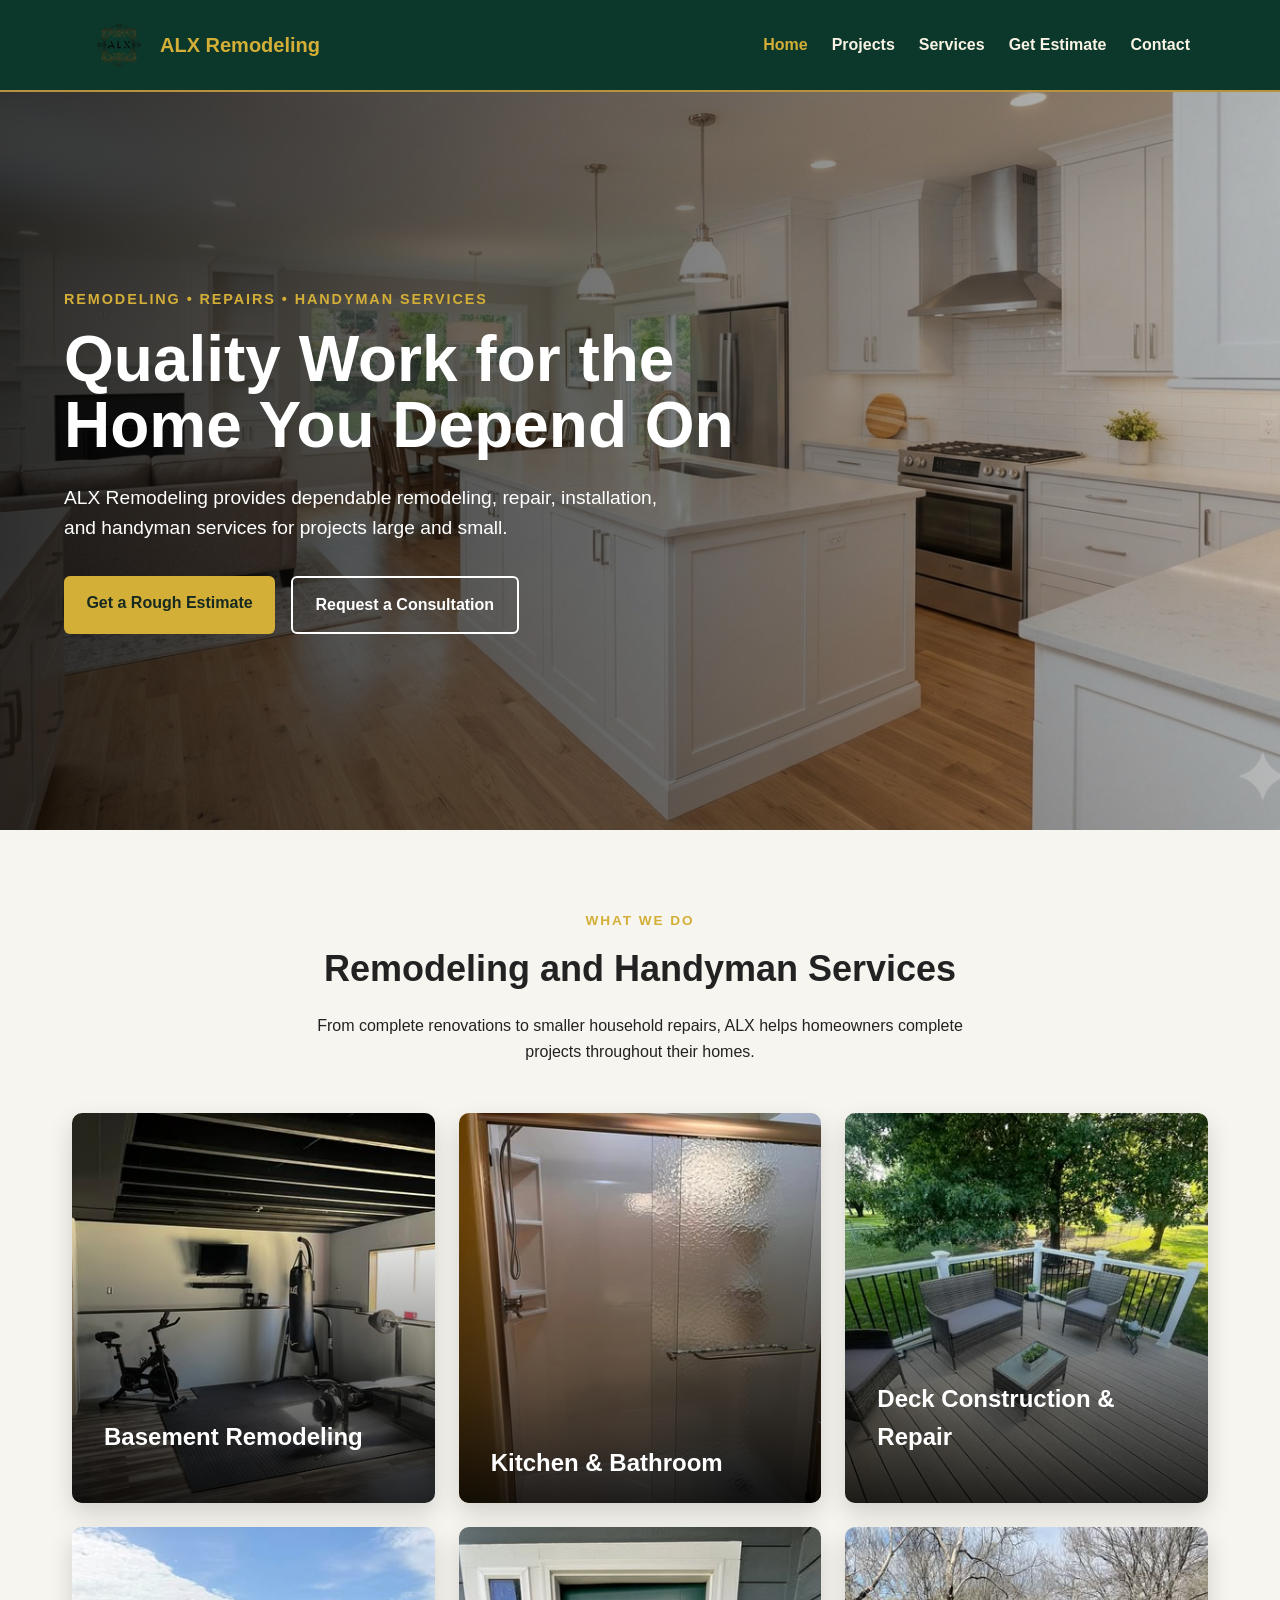
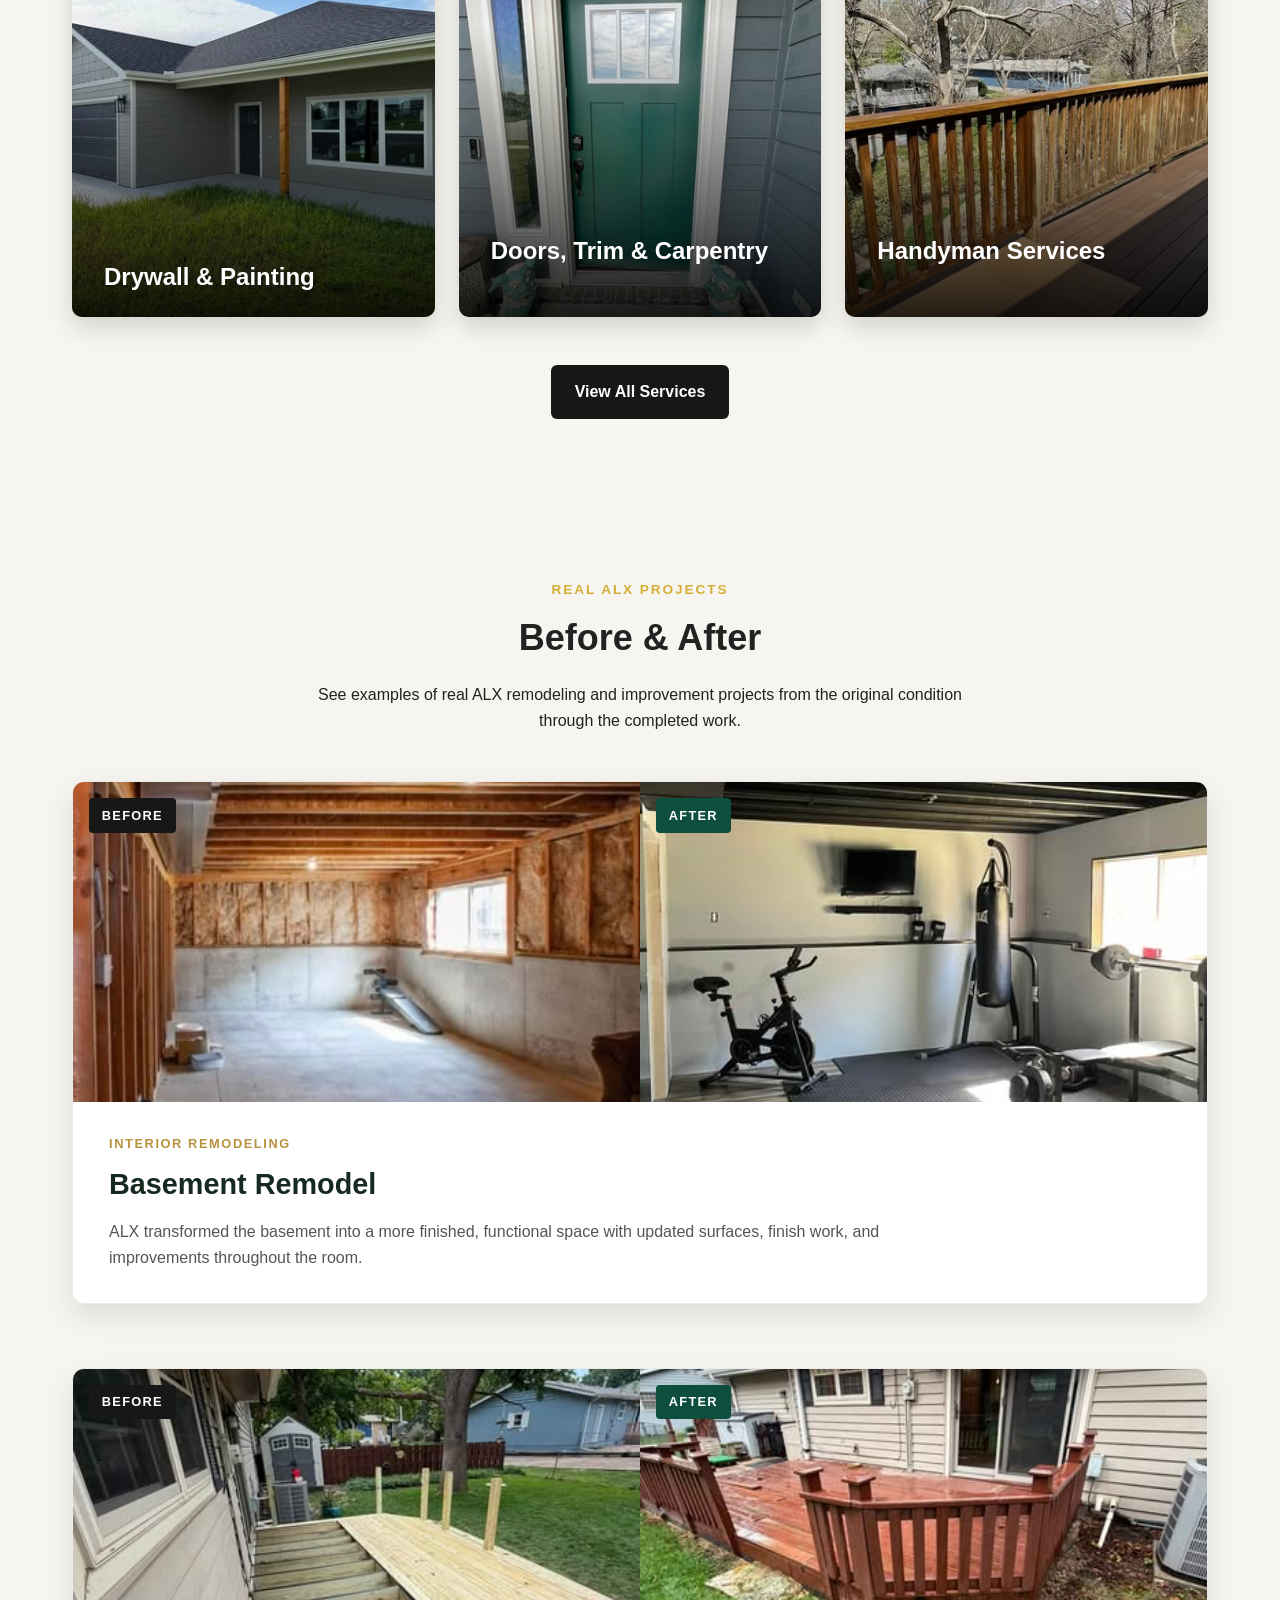
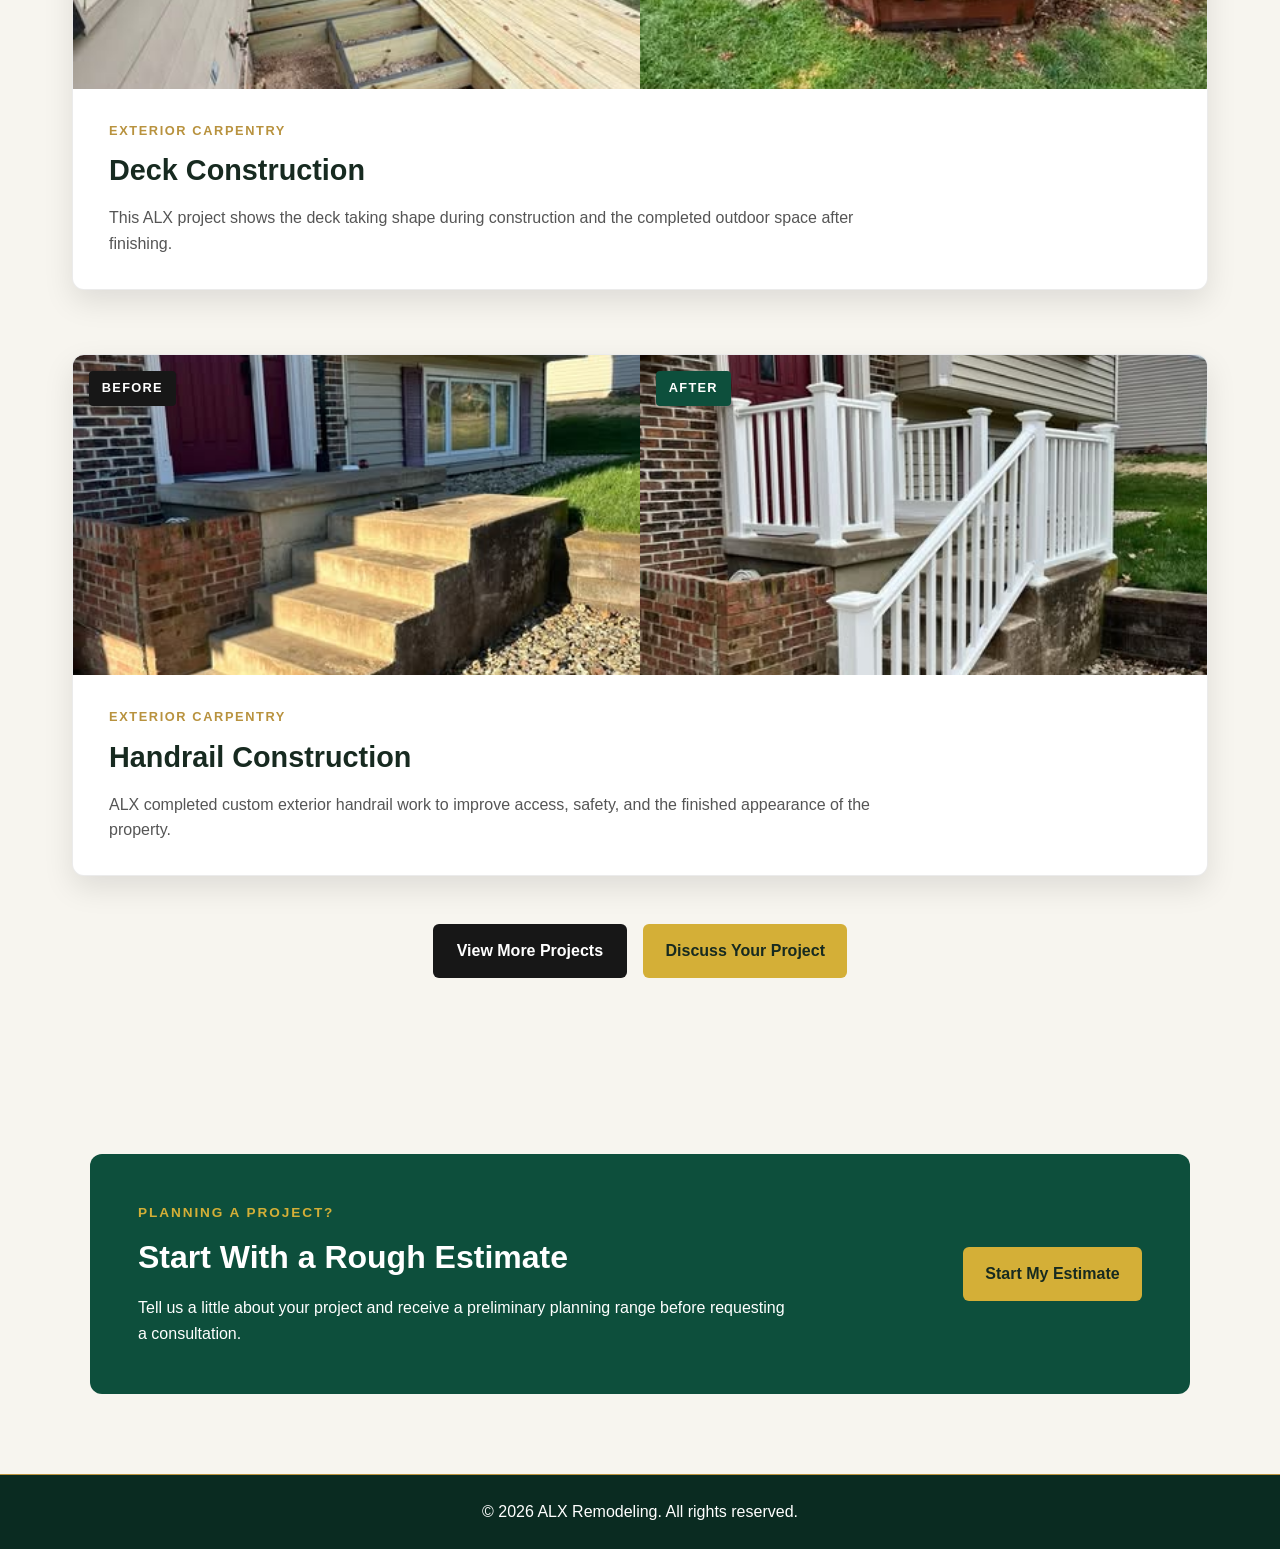
==== commit 86db92a9: "Add projects portfolio page" ====
--- a/index.html
+++ b/index.html
@@ -32,6 +32,12 @@
                 </li>
 
                 <li>
+                    <a href="pages/projects.html">
+                        Projects
+                    </a>
+                </li>
+
+                <li>
                     <a href="pages/services.html">
                         Services
                     </a>
@@ -452,10 +458,69 @@
 
                 </article>
 
+                <article class="project-card">
+
+                    <div class="before-after-grid">
+
+                        <figure class="project-image">
+
+                            <span class="project-label">
+                                Before
+                            </span>
+
+                            <img
+                                src="images/projects/Build-Handrail1/Built-Handrail12.jpg"
+                                alt="Handrail area before ALX carpentry work"
+                            >
+
+                        </figure>
+
+                        <figure class="project-image">
+
+                            <span class="project-label project-label-after">
+                                After
+                            </span>
+
+                            <img
+                                src="images/projects/Build-Handrail1/Built-Handrail14.jpg"
+                                alt="Completed handrail built by ALX"
+                            >
+
+                        </figure>
+
+                </div>
+
+
+                <div class="project-card-content">
+
+                    <p class="project-type">
+                        Exterior Carpentry
+                    </p>
+
+                    <h3>
+                        Handrail Construction
+                    </h3>
+
+                    <p>
+                        ALX completed custom exterior handrail work to improve
+                        access, safety, and the finished appearance of the property.
+                    </p>
+
+                </div>
+
+            </article>
+
             </div>
 
 
             <div class="project-showcase-action">
+
+                <a
+                    href="pages/projects.html"
+                    class="btn-dark"
+                >
+                    View More Projects
+                </a>
 
                 <a
                     href="pages/contact.html"
--- a/css/style.css
+++ b/css/style.css
@@ -505,6 +505,7 @@
 }
 
 .project-image {
+    position: relative;
     height: 320px;
     overflow: hidden;
 }
@@ -582,7 +583,75 @@
 .project-showcase-action {
     margin-top: 3rem;
 
-    text-align: center;
+    display: flex;
+    justify-content: center;
+    flex-wrap: wrap;
+
+    gap: 1rem;
+}
+
+/* ========================================
+   Projects Page
+======================================== */
+
+.projects-page {
+    max-width: 1200px;
+    margin: 0 auto;
+
+    padding: 6rem 2rem;
+}
+
+.projects-page-grid {
+    display: grid;
+
+    grid-template-columns:
+        repeat(3, 1fr);
+
+    gap: 2rem;
+}
+
+.portfolio-card {
+    overflow: hidden;
+
+    background-color: #fff;
+
+    border-radius: 12px;
+
+    box-shadow:
+        0 10px 25px
+        rgba(0, 0, 0, 0.10);
+}
+
+.portfolio-card img {
+    display: block;
+
+    width: 100%;
+    height: 280px;
+
+    object-fit: cover;
+
+    transition:
+        transform 0.4s ease;
+}
+
+.portfolio-card:hover img {
+    transform: scale(1.04);
+}
+
+.portfolio-card-content {
+    padding: 1.75rem;
+}
+
+.portfolio-card-content h3 {
+    margin-bottom: 0.75rem;
+
+    color: #172a20;
+
+    font-size: 1.5rem;
+}
+
+.portfolio-card-content p:last-child {
+    color: #555;
 }
 
 /* Responsive design for tablets and phones */
@@ -1071,4 +1140,24 @@
     .project-card-content {
     padding: 1.5rem;
     }
+}
+
+@media (max-width: 900px) {
+
+    .projects-page-grid {
+        grid-template-columns:
+            repeat(2, 1fr);
+    }
+}
+
+@media (max-width: 600px) {
+
+    .projects-page {
+        padding: 4rem 1rem;
+    }
+
+    .projects-page-grid {
+        grid-template-columns:
+            1fr;
+    }
 }
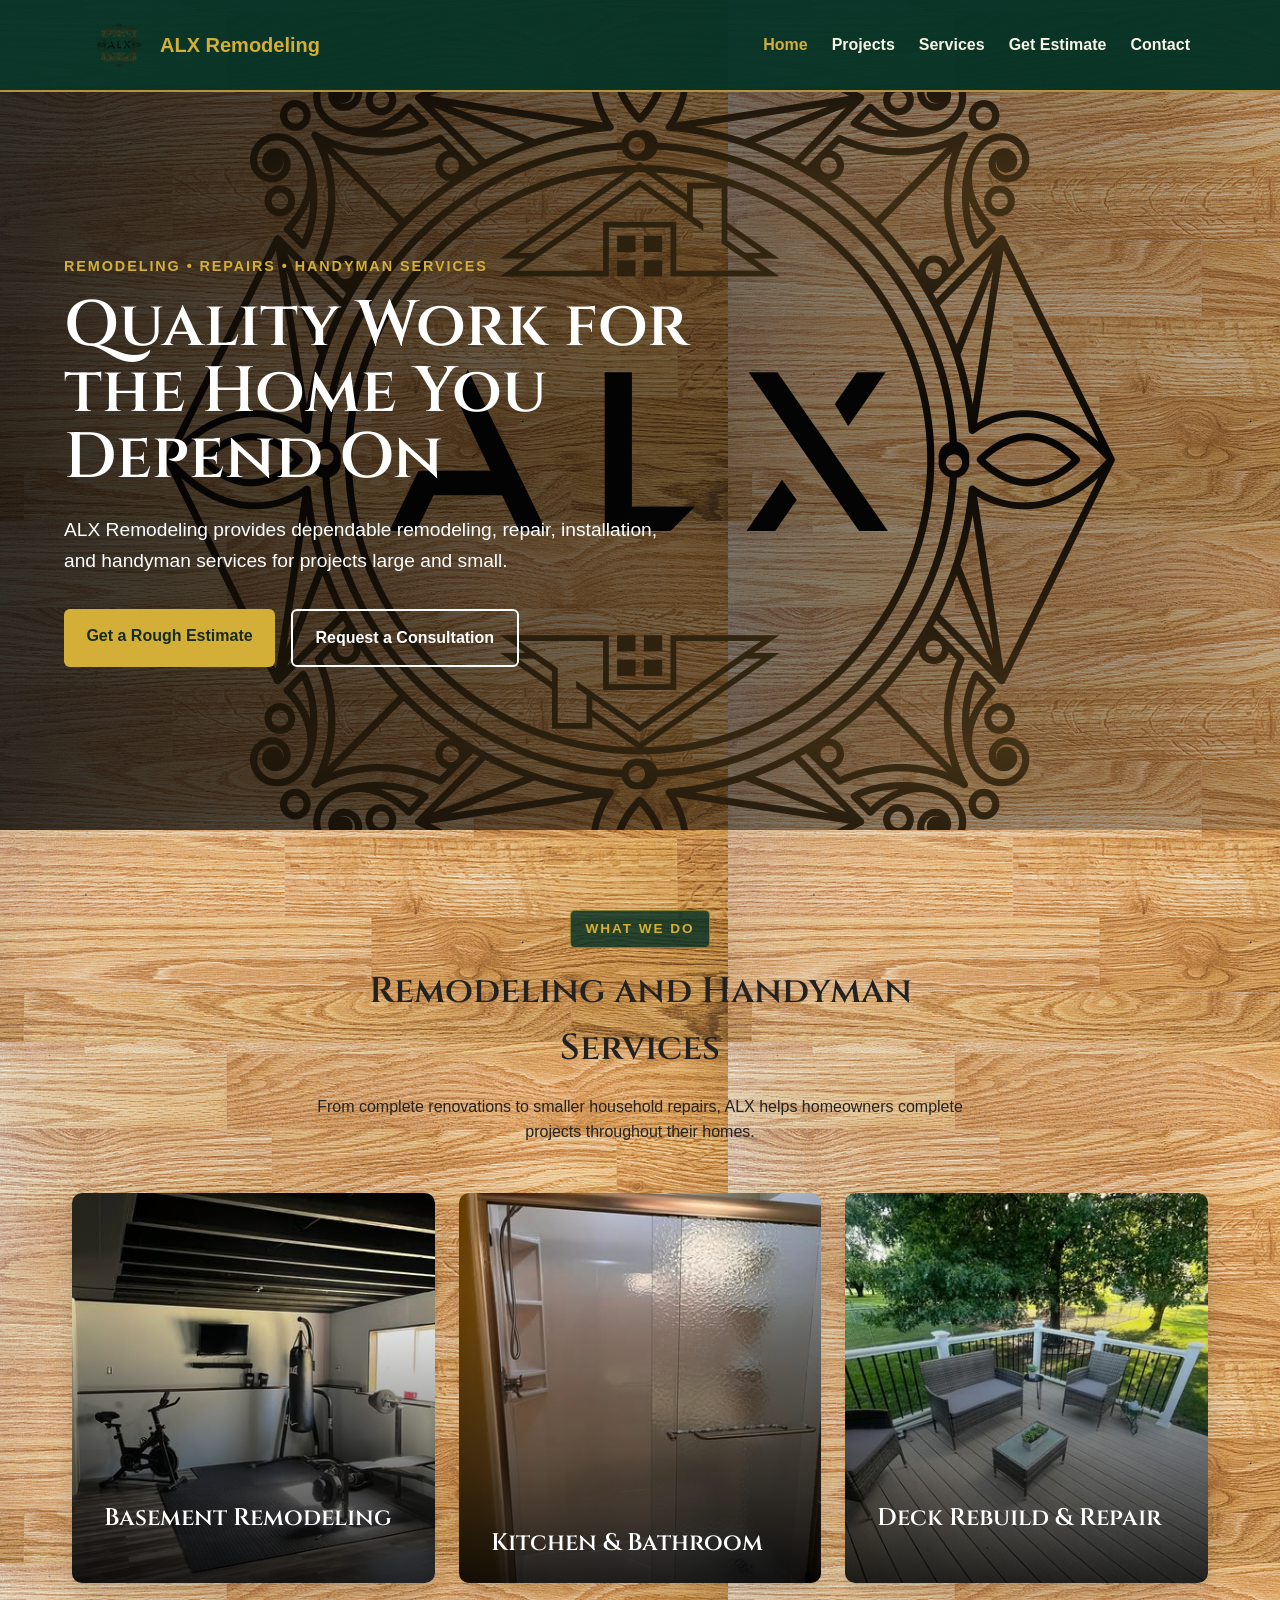
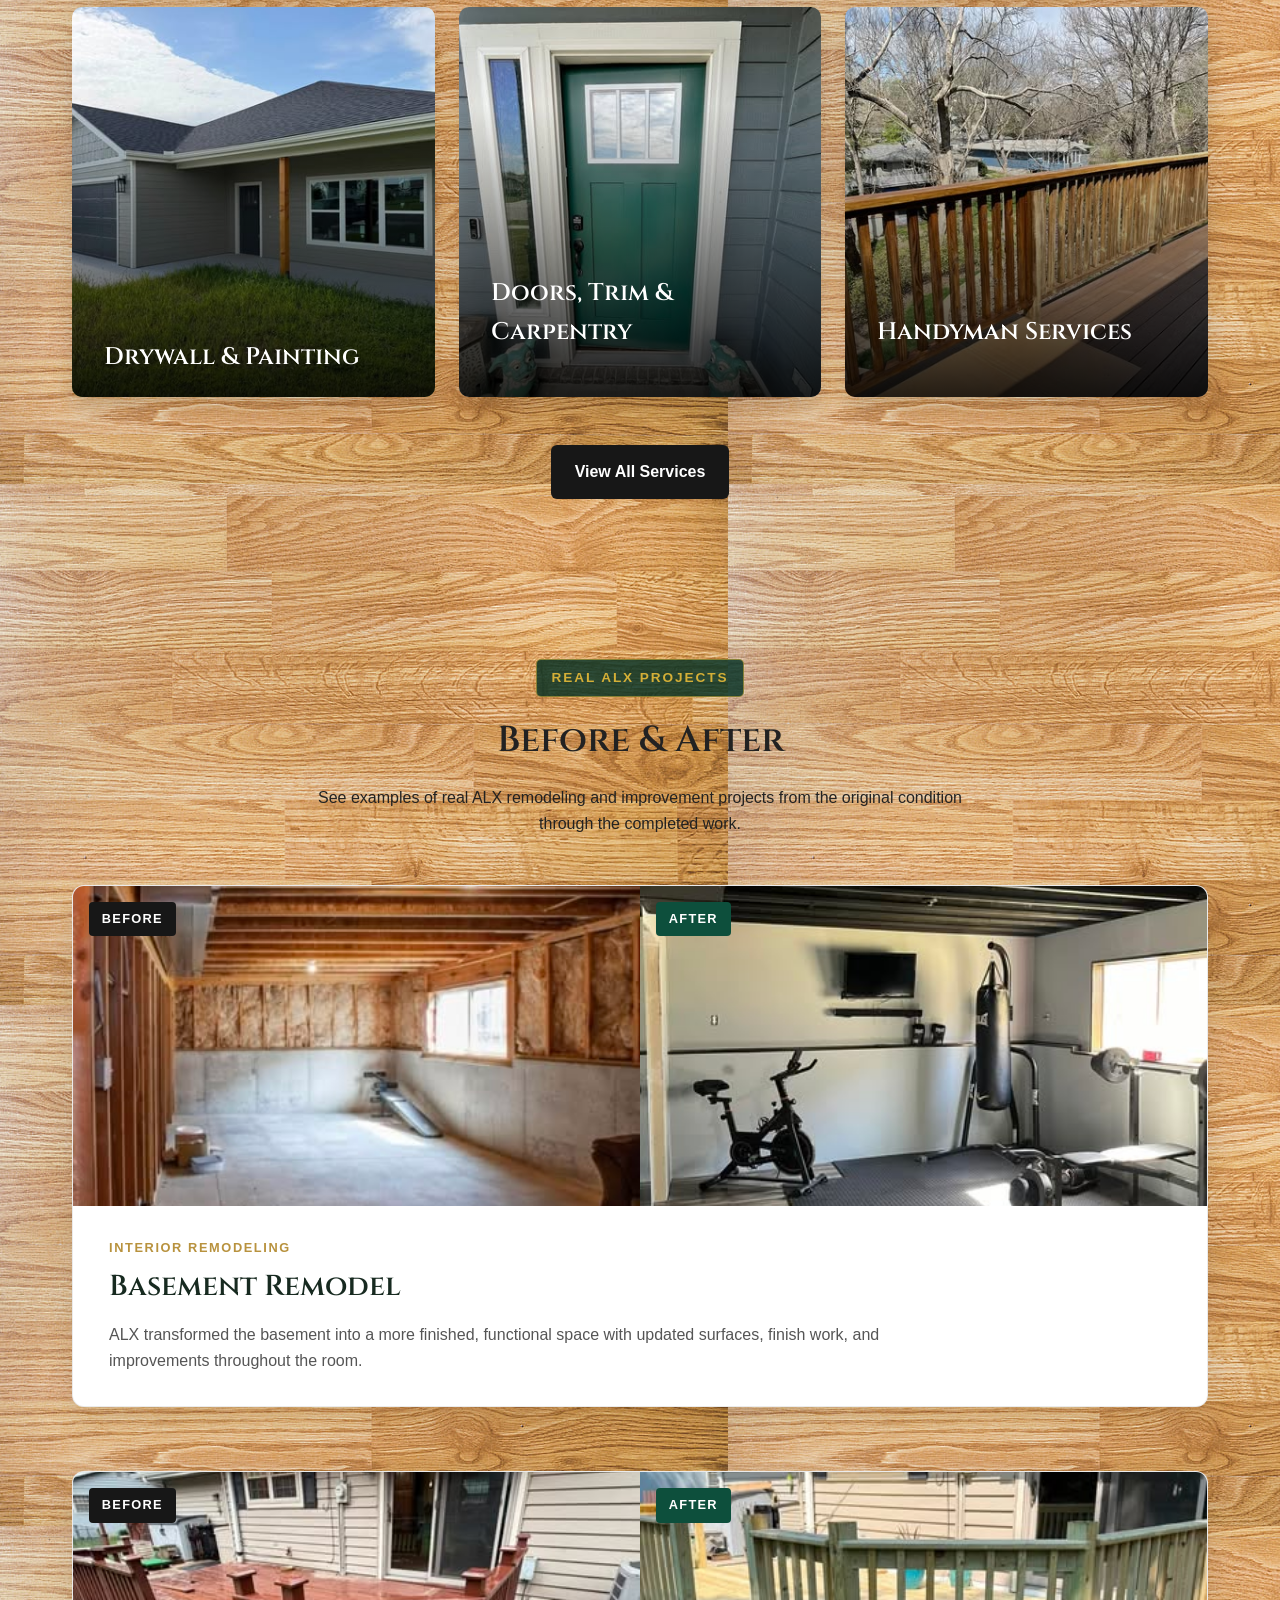
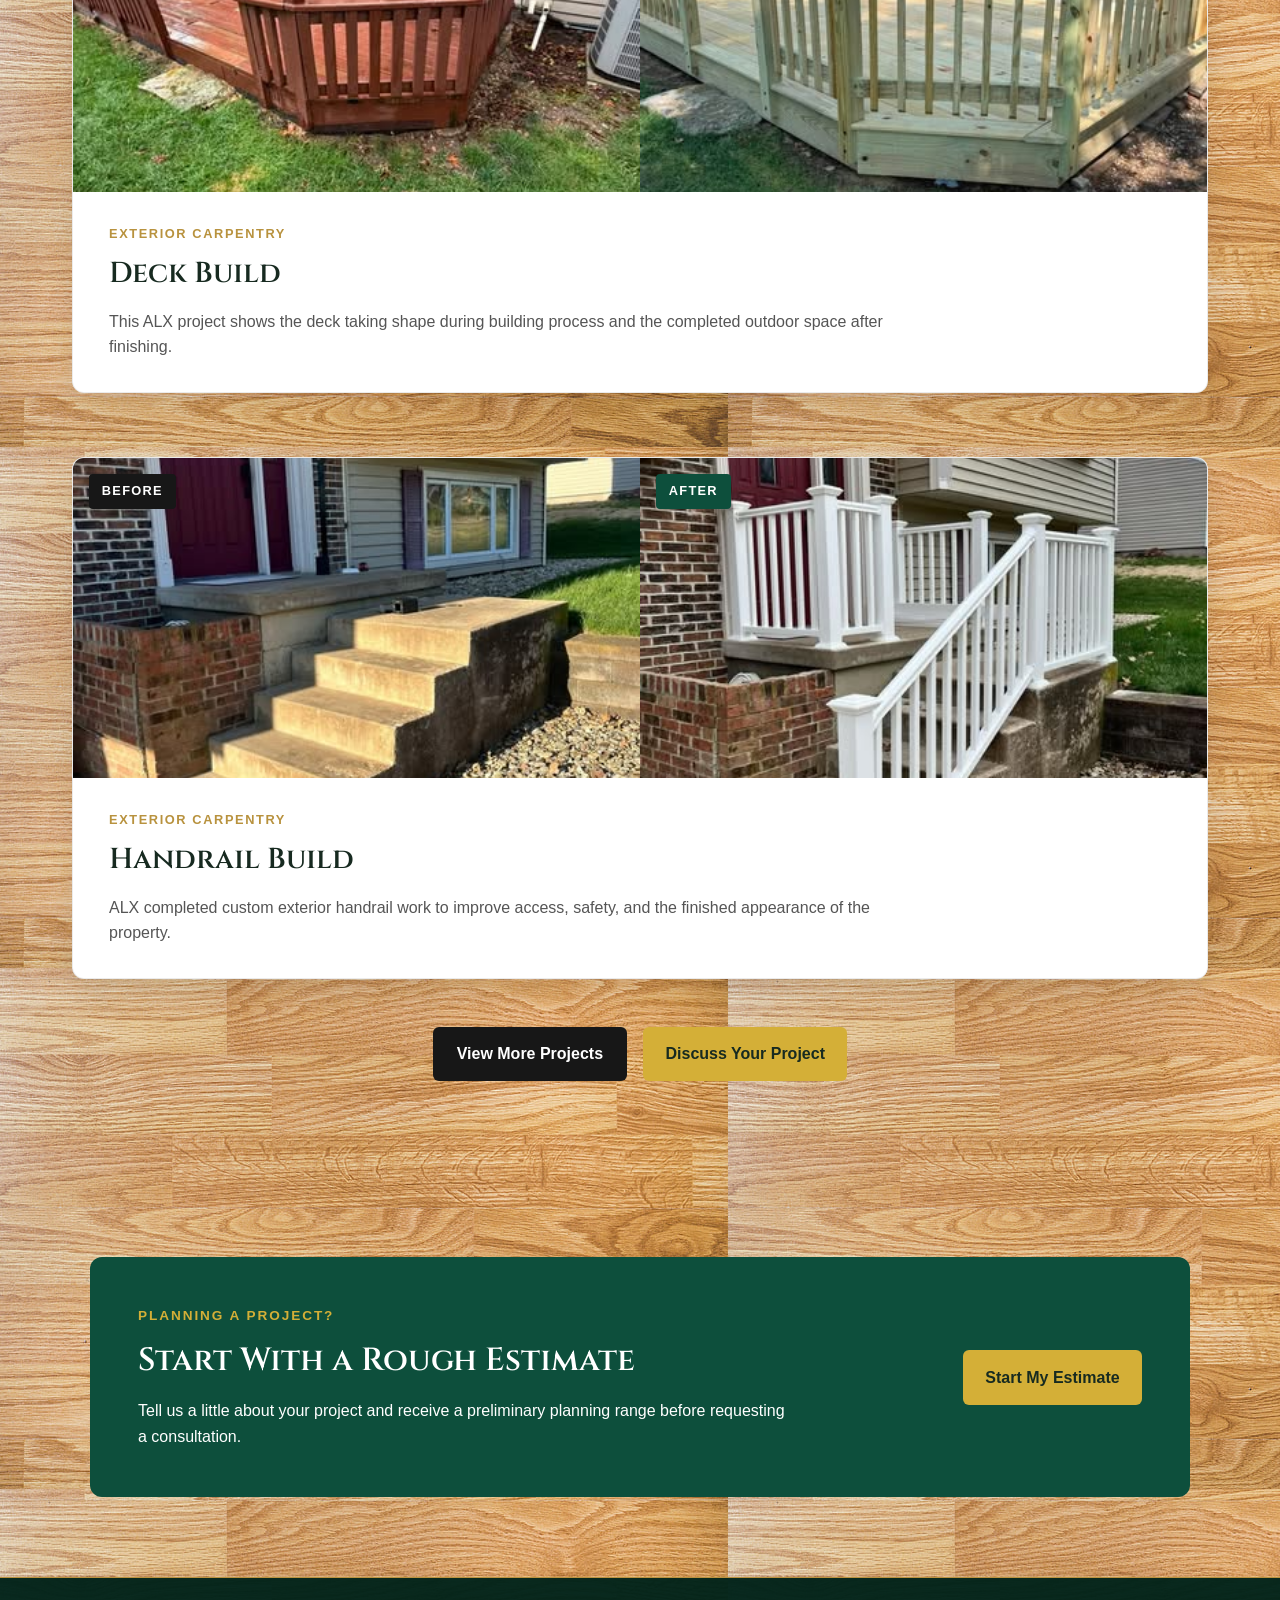
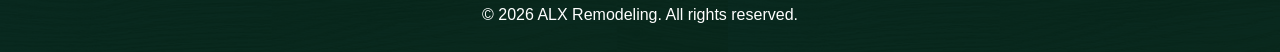
==== commit 0545f44f: "Update site design and project filtering" ====
--- a/index.html
+++ b/index.html
@@ -189,7 +189,7 @@
                 </article>
 
 
-                <!-- Deck Construction & Repair -->
+                <!-- Deck Rebuild & Repair -->
                 <article
                     class="photo-service-card"
                     style="
@@ -203,11 +203,11 @@
                         <div class="service-card-content">
 
                             <h3>
-                                Deck Construction & Repair
+                                Deck Rebuild & Repair
                             </h3>
 
                             <p>
-                                New deck construction, repairs, improvements,
+                                New deck rebuilding, repairs, improvements,
                                 railings, and exterior carpentry work.
                             </p>
 
@@ -349,7 +349,8 @@
             <div class="project-grid">
 
                 <!-- Basement Remodel -->
-                <article class="project-card">
+                <article class="project-card"
+                        data-category="remodeling">
 
                      <div class="before-after-grid">
 
@@ -406,7 +407,8 @@
 
 
                 <!-- Deck Project -->
-                <article class="project-card">
+                <article class="project-card"
+                    data-category="decks">
 
                     <div class="before-after-grid">
 
@@ -417,8 +419,8 @@
                             </span>
 
                             <img
-                                src="images/projects/Build-deck3/Build-deck3.1.jpg"
-                                alt="Deck project before ALX construction work"
+                                src="images/projects/Build-deck3/Build-deck3.6.jpg"
+                                alt="Deck project before ALX rebuilding work"
                             >
 
                         </figure>
@@ -431,7 +433,7 @@
                             </span>
 
                             <img
-                                src="images/projects/Build-deck3/Build-deck3.6.jpg"
+                                src="images/projects/Build-deck3/Build-deck3.2.jpg"
                                 alt="Completed deck project built by ALX"
                             >
 
@@ -447,18 +449,19 @@
                         </p>
 
                         <h3>
-                            Deck Construction
+                            Deck Build
                         </h3>
 
                         <p>
-                            This ALX project shows the deck taking shape during construction and the completed outdoor space after finishing.
+                            This ALX project shows the deck taking shape during building process and the completed outdoor space after finishing.
                         </p>
 
                     </div>
 
                 </article>
 
-                <article class="project-card">
+                <article class="project-card"
+                    data-category="carpentry">
 
                     <div class="before-after-grid">
 
@@ -498,7 +501,7 @@
                     </p>
 
                     <h3>
-                        Handrail Construction
+                        Handrail Build
                     </h3>
 
                     <p>
--- a/css/style.css
+++ b/css/style.css
@@ -1,3 +1,5 @@
+@import url('https://fonts.googleapis.com/css2?family=Cinzel:wght@500;600;700&display=swap');
+
 * {
     margin: 0;
     padding: 0;
@@ -9,7 +11,18 @@
     font-family: Arial, Helvetica, sans-serif;
     line-height: 1.6;
     color: #222;
-    background-color: #f7f5ef;
+
+    background-image: url("../images/NewBackground6.jpg");
+    background-repeat: repeat;
+    background-size: auto;
+    background-position: top left;
+}
+
+h1,
+h2,
+h3 {
+    font-family: "Cinzel", Georgia, serif;
+    font-weight: 600;
 }
 
 .site-header {
@@ -654,6 +667,62 @@
     color: #555;
 }
 
+.project-category-list {
+    display: flex;
+    justify-content: center;
+    flex-wrap: wrap;
+    gap: 0.75rem;
+
+    margin-bottom: 3rem;
+}
+
+.project-filter {
+    padding: 0.55rem 1rem;
+
+    border: 1px solid #0d4f3c;
+    border-radius: 999px;
+
+    background-color: transparent;
+    color: #0d4f3c;
+
+    font: inherit;
+    font-size: 0.9rem;
+    font-weight: bold;
+
+    cursor: pointer;
+
+    transition:
+        background-color 0.25s ease,
+        color 0.25s ease,
+        transform 0.2s ease;
+}
+
+.project-filter:hover {
+    background-color: #0d4f3c;
+    color: #fff;
+    transform: translateY(-1px);
+}
+
+.project-filter.active {
+    background-color: #0d4f3c;
+    color: #fff;
+}
+
+.portfolio-card.hidden-project {
+    display: none;
+}
+
+.project-empty-message {
+    margin-top: 2rem;
+    text-align: center;
+    color: #555;
+    font-size: 1rem;
+}
+
+.project-empty-message[hidden] {
+    display: none;
+}
+
 /* Responsive design for tablets and phones */
 @media (max-width: 768px) {
     .estimate-section {
@@ -711,6 +780,11 @@
     padding: 3.5rem 1rem;
     }
 
+    .turnstile-container {
+    display: flex;
+    justify-content: flex-start;
+    align-items: center;
+    }
     .contact-form {
     grid-template-columns: 1fr;
     padding: 1.5rem;
@@ -780,6 +854,20 @@
 
 .eyebrow {
     color: #d4af37;
+}
+
+.section-heading .eyebrow {
+    display: inline-block;
+
+    background-color: rgba(3, 48, 36, 0.82);
+    color: #d4af37;
+
+    padding: 0.45rem 0.9rem;
+
+    border: 1px solid rgba(212, 175, 55, 0.55);
+    border-radius: 5px;
+
+    margin-bottom: 0.9rem;
 }
 
 /* Keep text readable inside light-colored cards and forms. */
@@ -807,7 +895,7 @@
     align-items: center;
 
     background-image:
-        url("../images/BackgroundALX.png");
+        url("../images/alx-logo.png");
 
     background-size: cover;
     background-position: center;
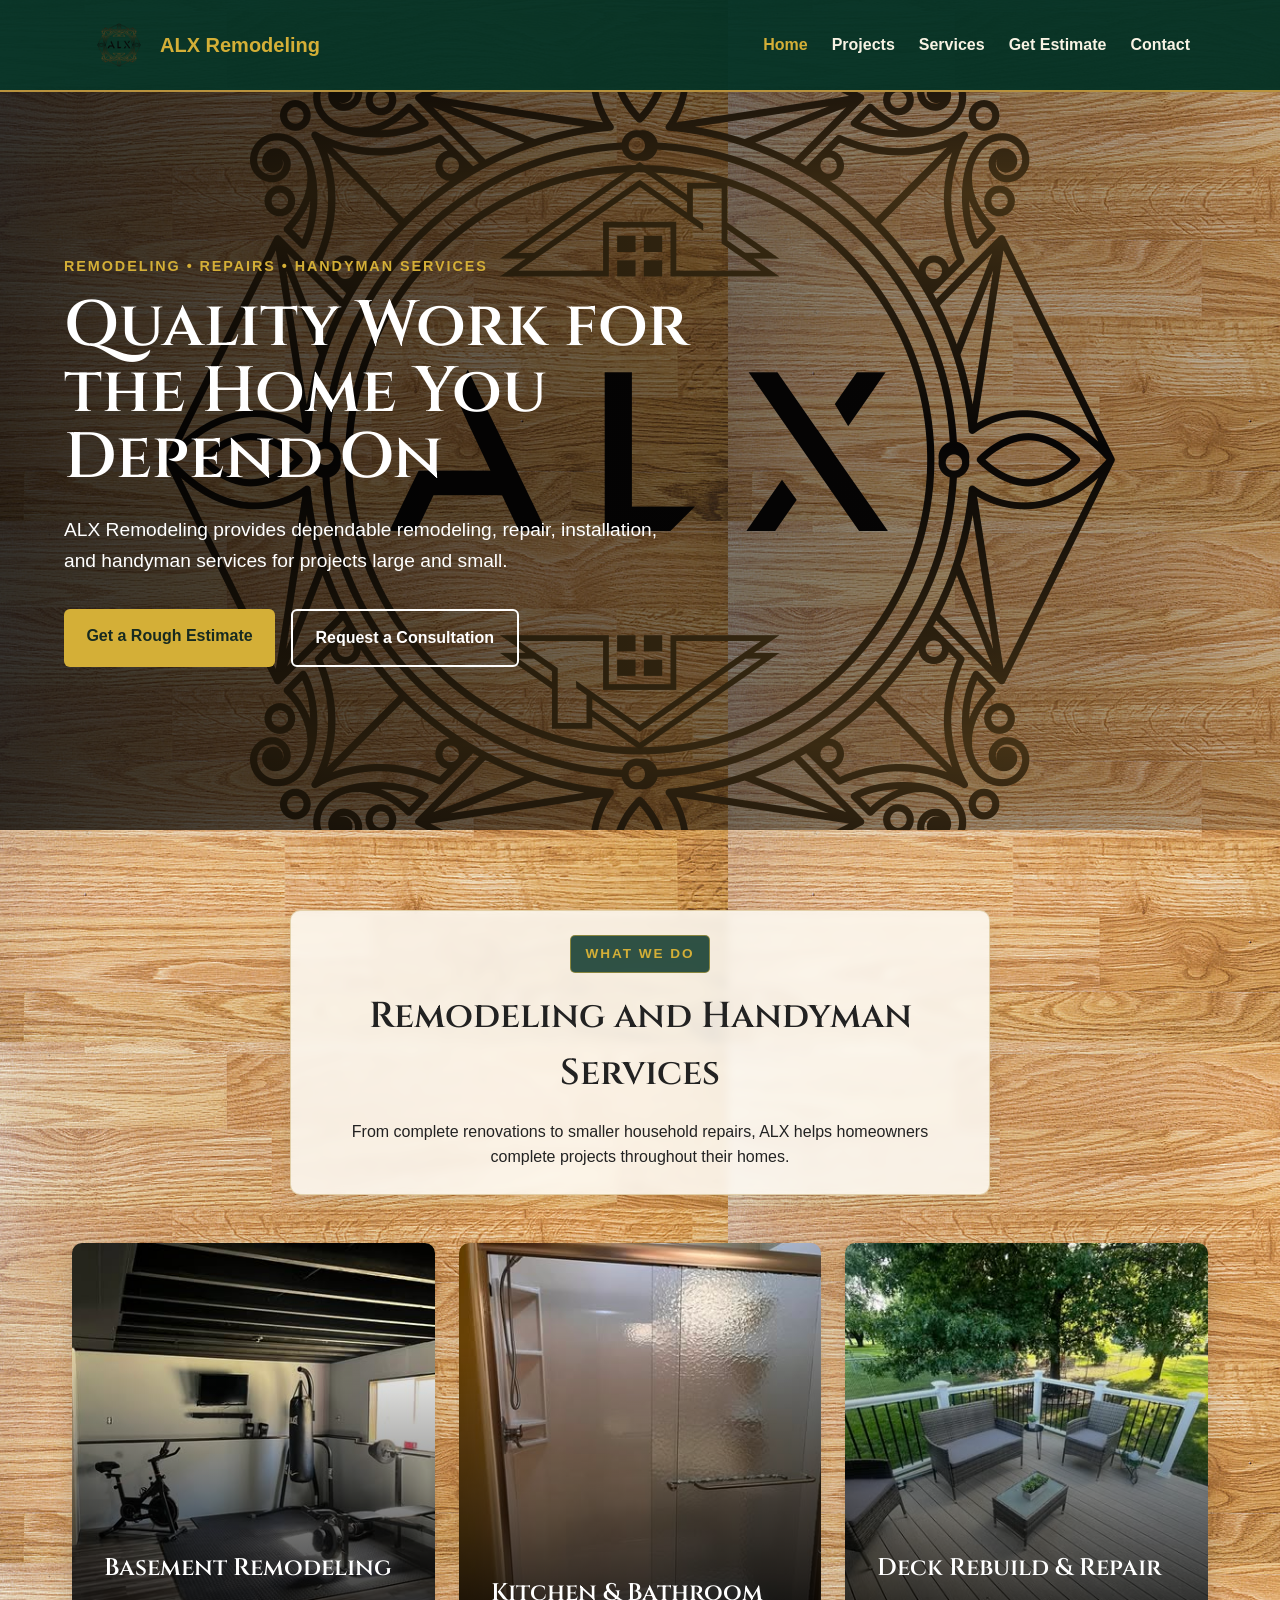
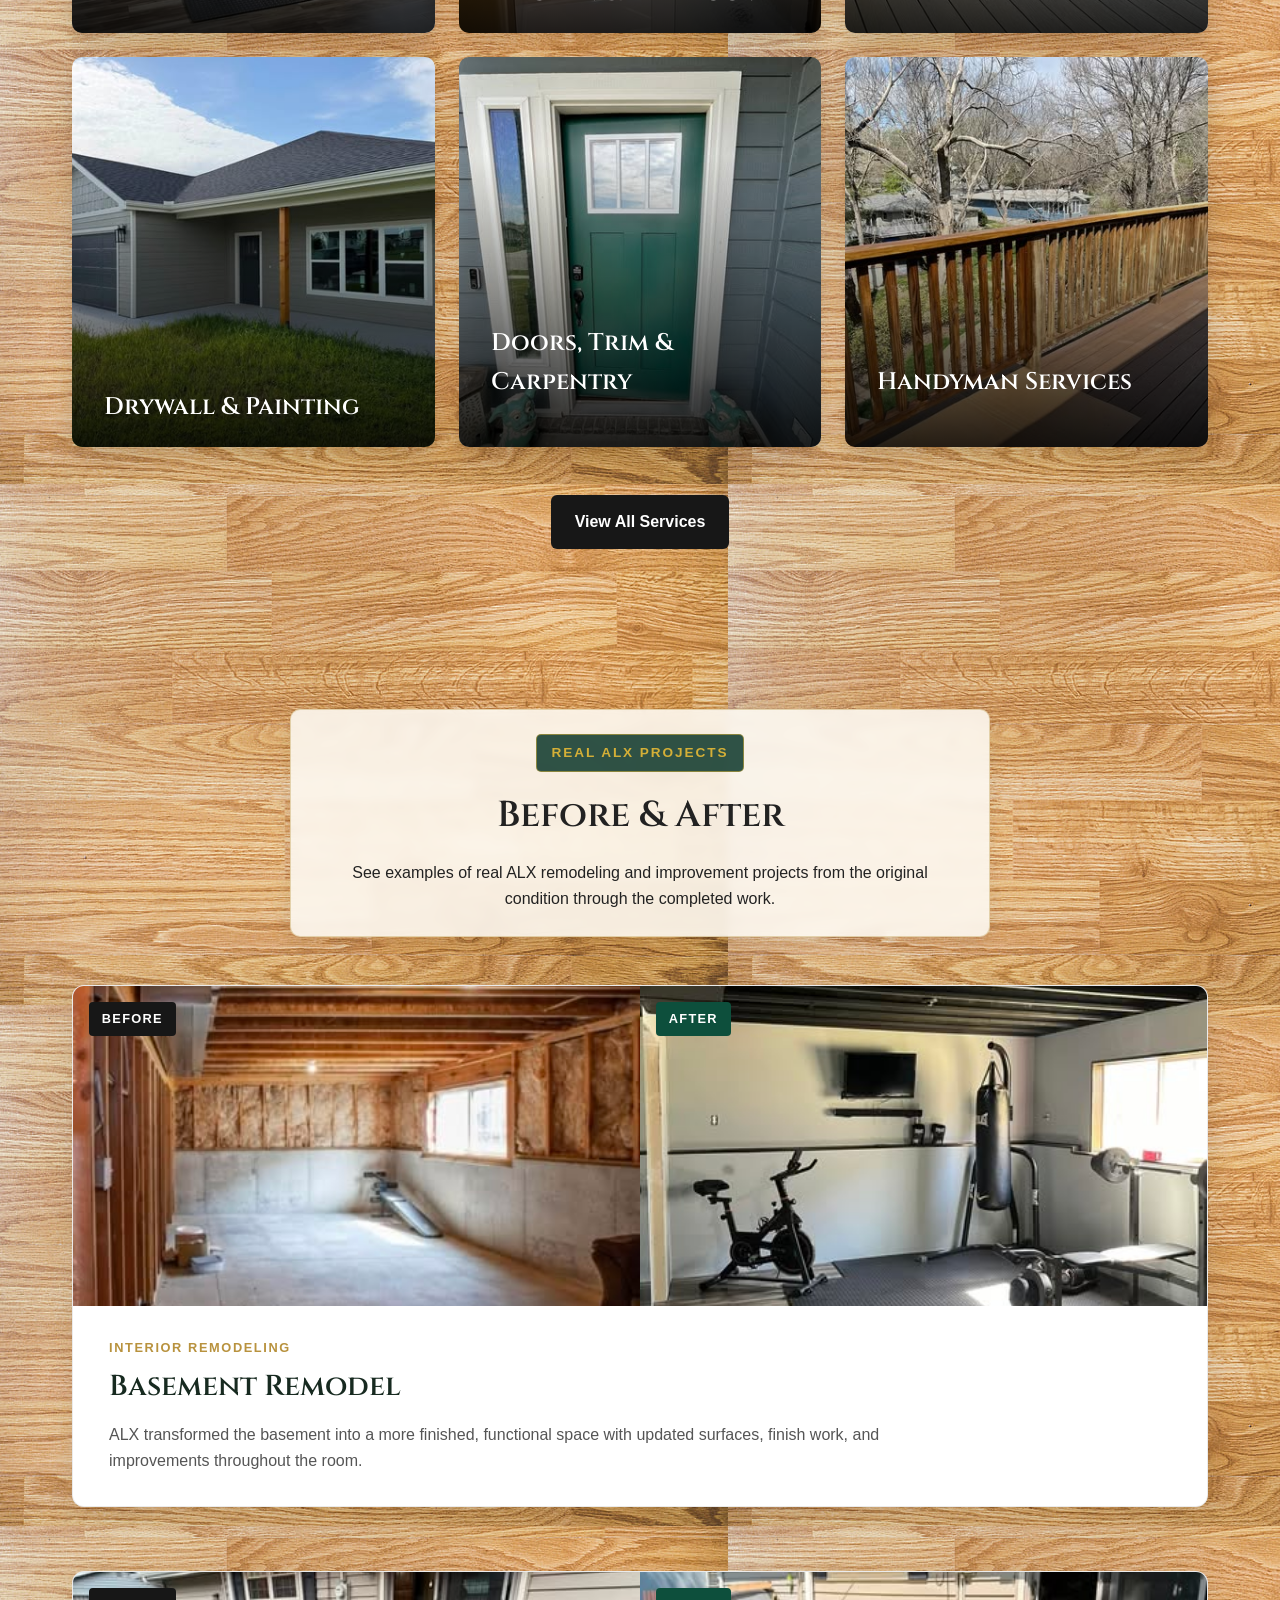
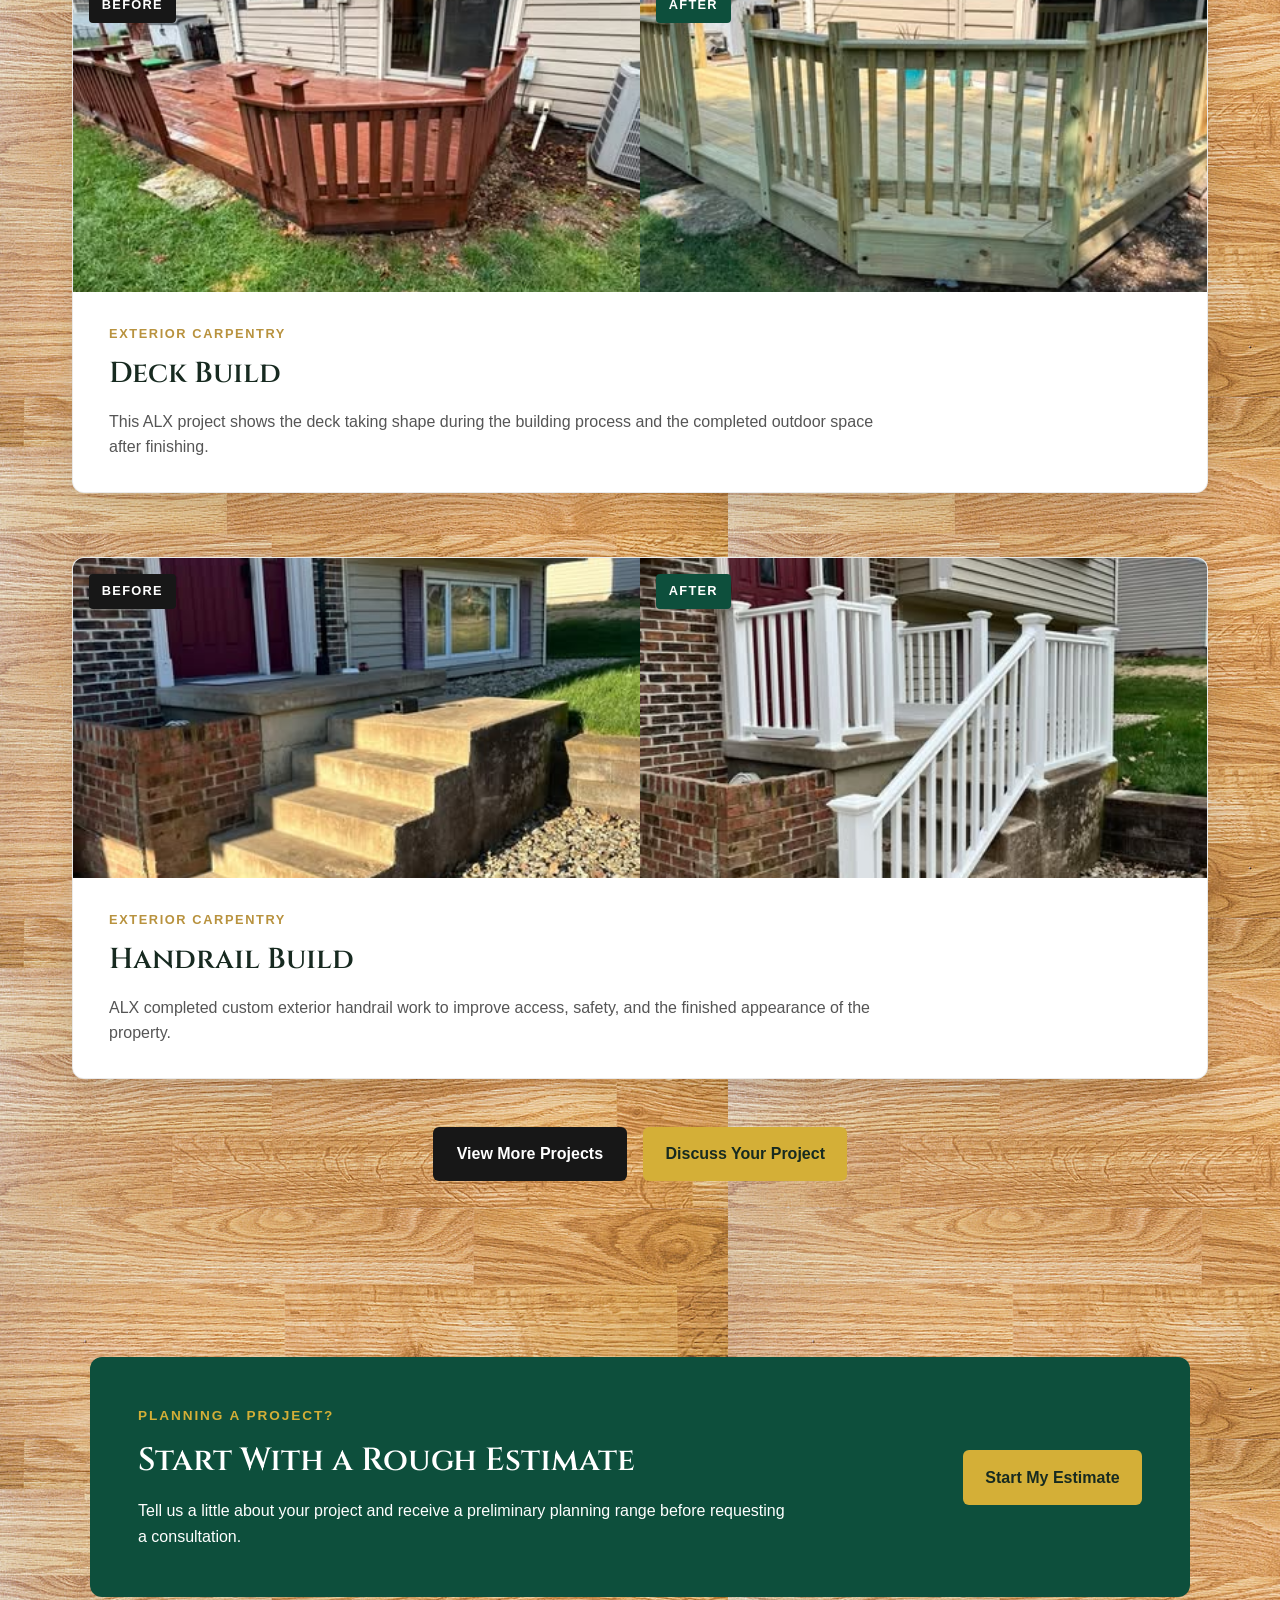
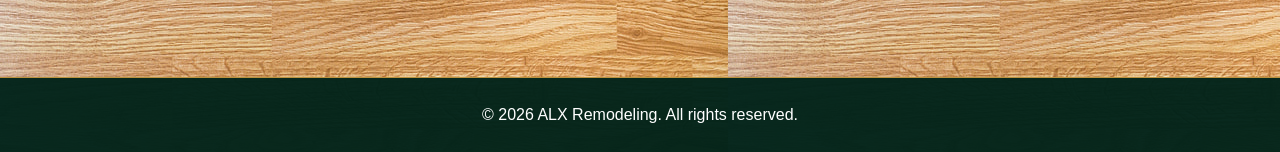
==== commit 5bb25f8a: "Complete content and projects launch review" ====
--- a/index.html
+++ b/index.html
@@ -3,8 +3,10 @@
 <head>
     <meta charset="UTF-8">
     <meta name="viewport" content="width=device-width, initial-scale=1.0">
-    <title>ALX Remodeling | Home Remodeling Contractor</title>
-    <link rel="icon" type="image/png" href="images/alx-logo.png">
+    <meta name="description" content="ALX Remodeling provides home remodeling, repairs, installations, deck work, and handyman services for homeowners.">
+
+<title>ALX Remodeling | Home Remodeling Contractor</title>
+    <link rel="icon" type="image/png" href="images/alx-logo2.png">
     <link rel="stylesheet" href="css/style.css">
 </head>
 
@@ -207,7 +209,7 @@
                             </h3>
 
                             <p>
-                                New deck rebuilding, repairs, improvements,
+                                New deck creation, rebuilding, repairs, improvements,
                                 railings, and exterior carpentry work.
                             </p>
 
@@ -453,7 +455,7 @@
                         </h3>
 
                         <p>
-                            This ALX project shows the deck taking shape during building process and the completed outdoor space after finishing.
+                            This ALX project shows the deck taking shape during the building process and the completed outdoor space after finishing.
                         </p>
 
                     </div>
--- a/css/style.css
+++ b/css/style.css
@@ -723,6 +723,24 @@
     display: none;
 }
 
+/* ========================================
+   Section heading readability panels
+======================================== */
+
+.section-heading {
+    padding: 1.5rem 2rem;
+
+    background-color: rgba(255, 253, 247, 0.86);
+
+    border: 1px solid rgba(184, 146, 62, 0.35);
+    border-radius: 10px;
+
+    box-shadow: 0 6px 18px rgba(0, 0, 0, 0.08);
+
+    backdrop-filter: blur(4px);
+    -webkit-backdrop-filter: blur(4px);
+}
+
 /* Responsive design for tablets and phones */
 @media (max-width: 768px) {
     .estimate-section {
@@ -1228,6 +1246,9 @@
     .project-card-content {
     padding: 1.5rem;
     }
+    .section-heading {
+    padding: 1.25rem;
+    }
 }
 
 @media (max-width: 900px) {
@@ -1248,4 +1269,24 @@
         grid-template-columns:
             1fr;
     }
+}
+
+/* ========================================
+   Readability box for selected gold labels
+======================================== */
+
+.eyebrow-box {
+    display: inline-block;
+
+    padding: 0.45rem 0.8rem;
+
+    background-color: rgba(0, 0, 0, 0.55);
+
+    border: 1px solid rgba(212, 175, 55, 0.45);
+    border-radius: 6px;
+
+    color: #d4af37;
+
+    backdrop-filter: blur(3px);
+    -webkit-backdrop-filter: blur(3px);
 }
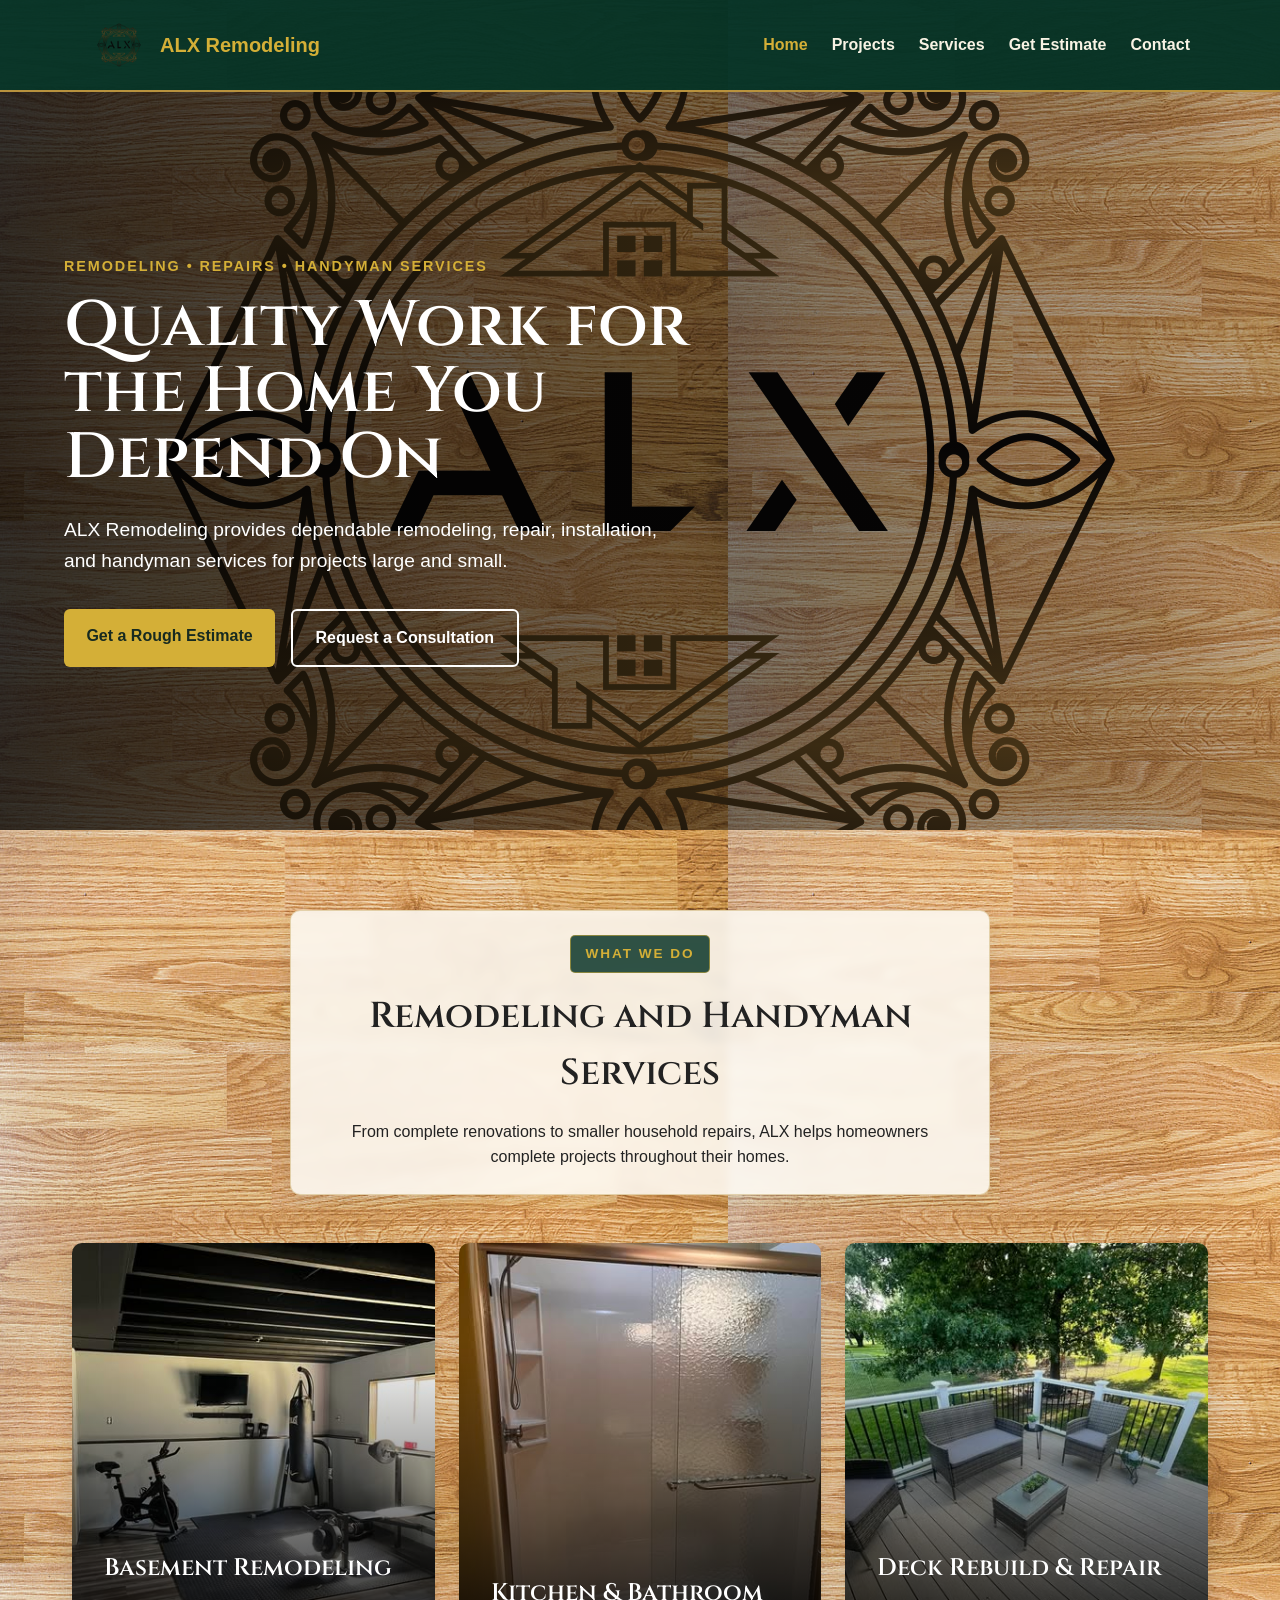
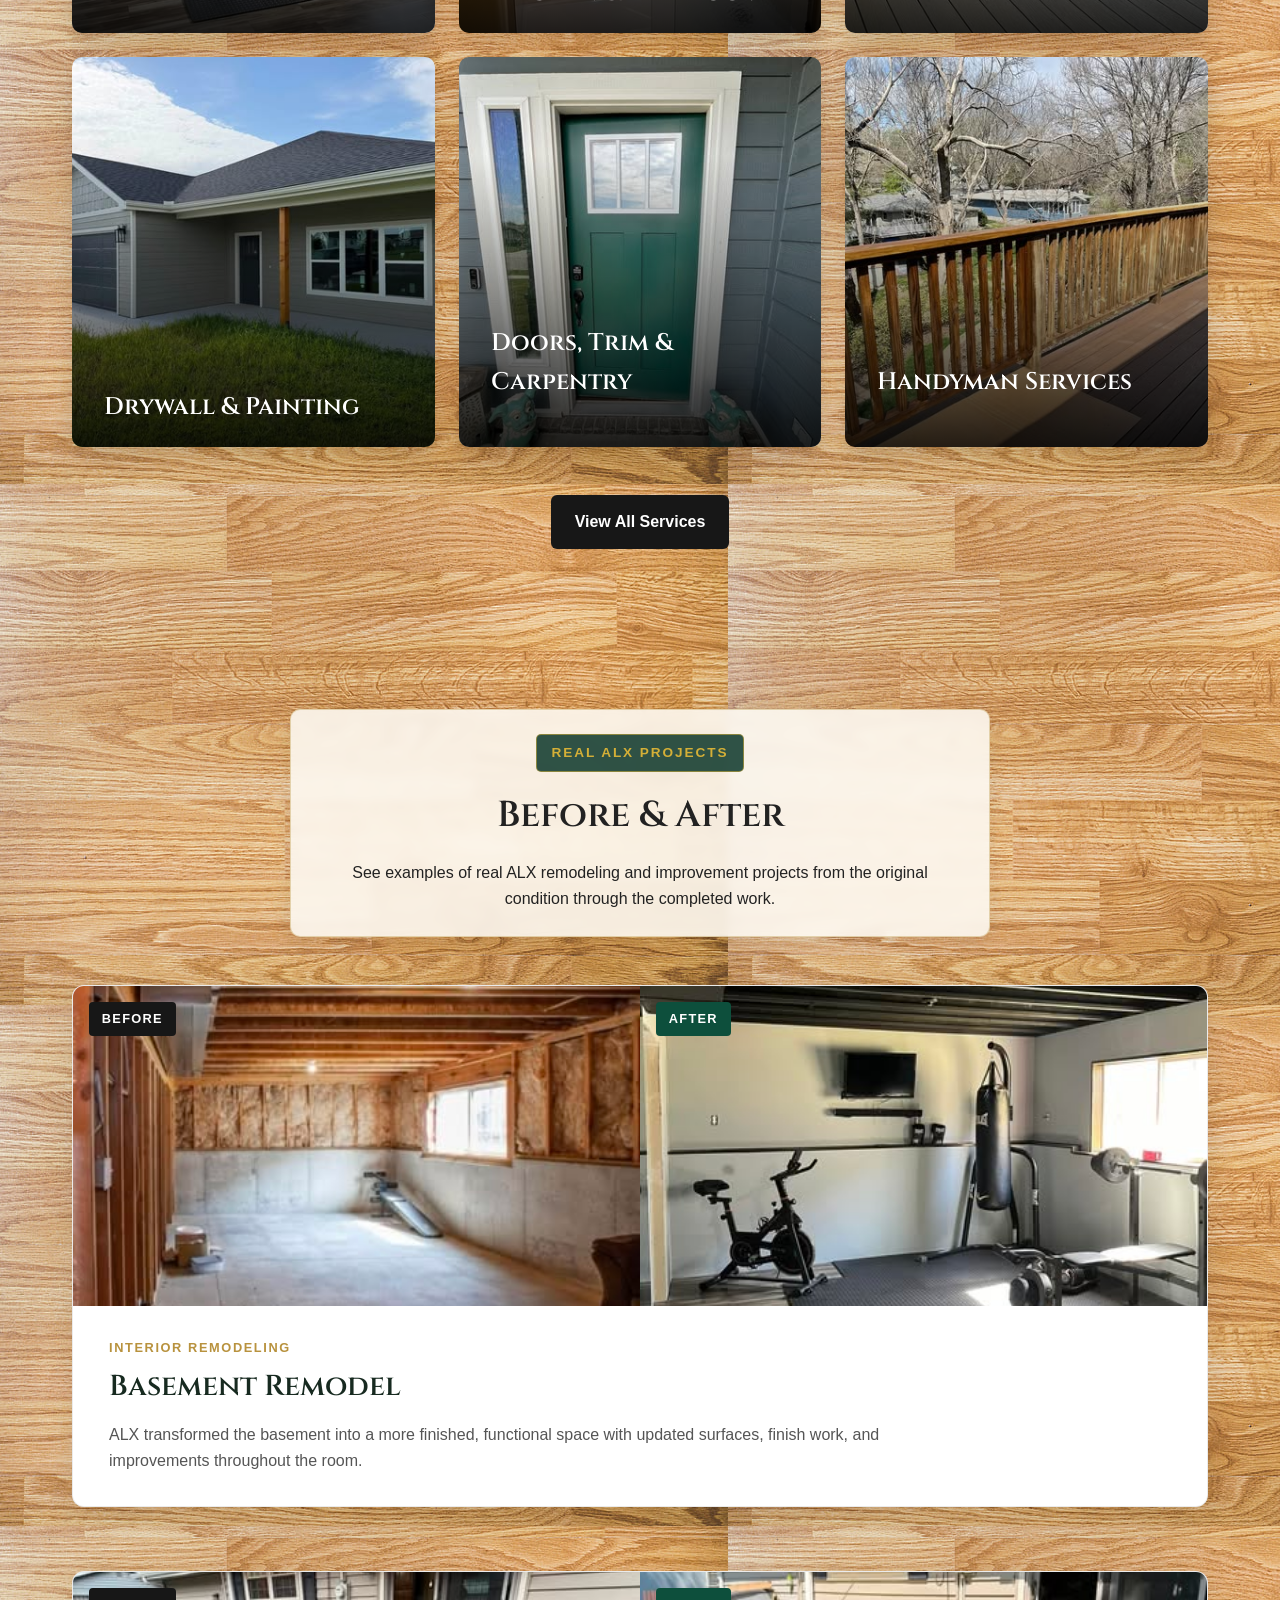
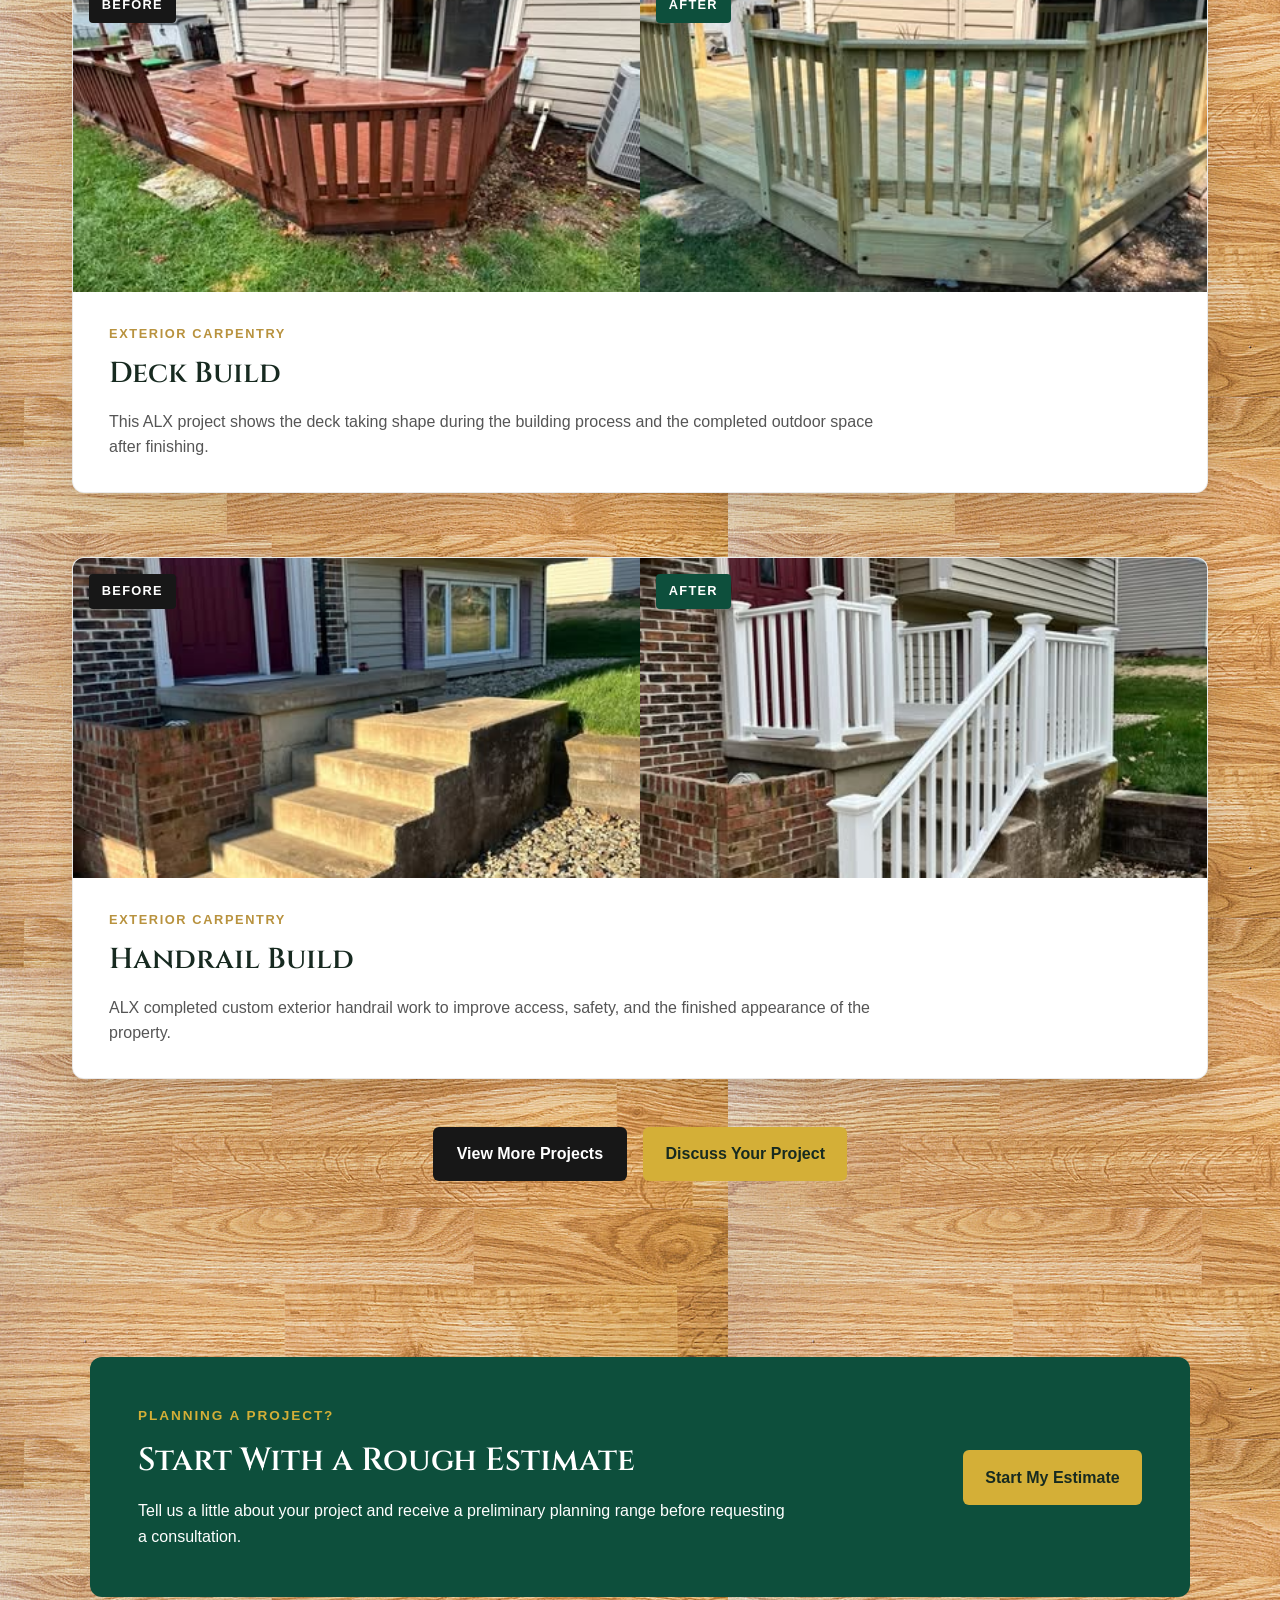
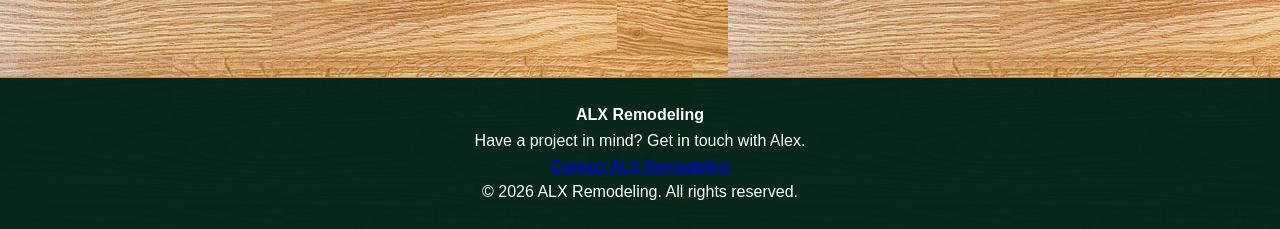
==== commit 14bfb8a2: "Add consistent contact footer" ====
--- a/index.html
+++ b/index.html
@@ -572,13 +572,16 @@
 
     <!-- Footer -->
     <footer class="site-footer">
-
-        <p>
-            &copy;
-            <span id="current-year"></span>
-            ALX Remodeling. All rights reserved.
+        <div class="footer-content">
+            <div>
+                <strong>ALX Remodeling</strong>
+                <p>Have a project in mind? Get in touch with Alex.</p>
+            </div>
+            <a href="pages/contact.html" class="footer-contact-link">Contact ALX Remodeling</a>
+        </div>
+        <p class="footer-copyright">
+            &copy; <span id="current-year"></span> ALX Remodeling. All rights reserved.
         </p>
-
     </footer>
 
 
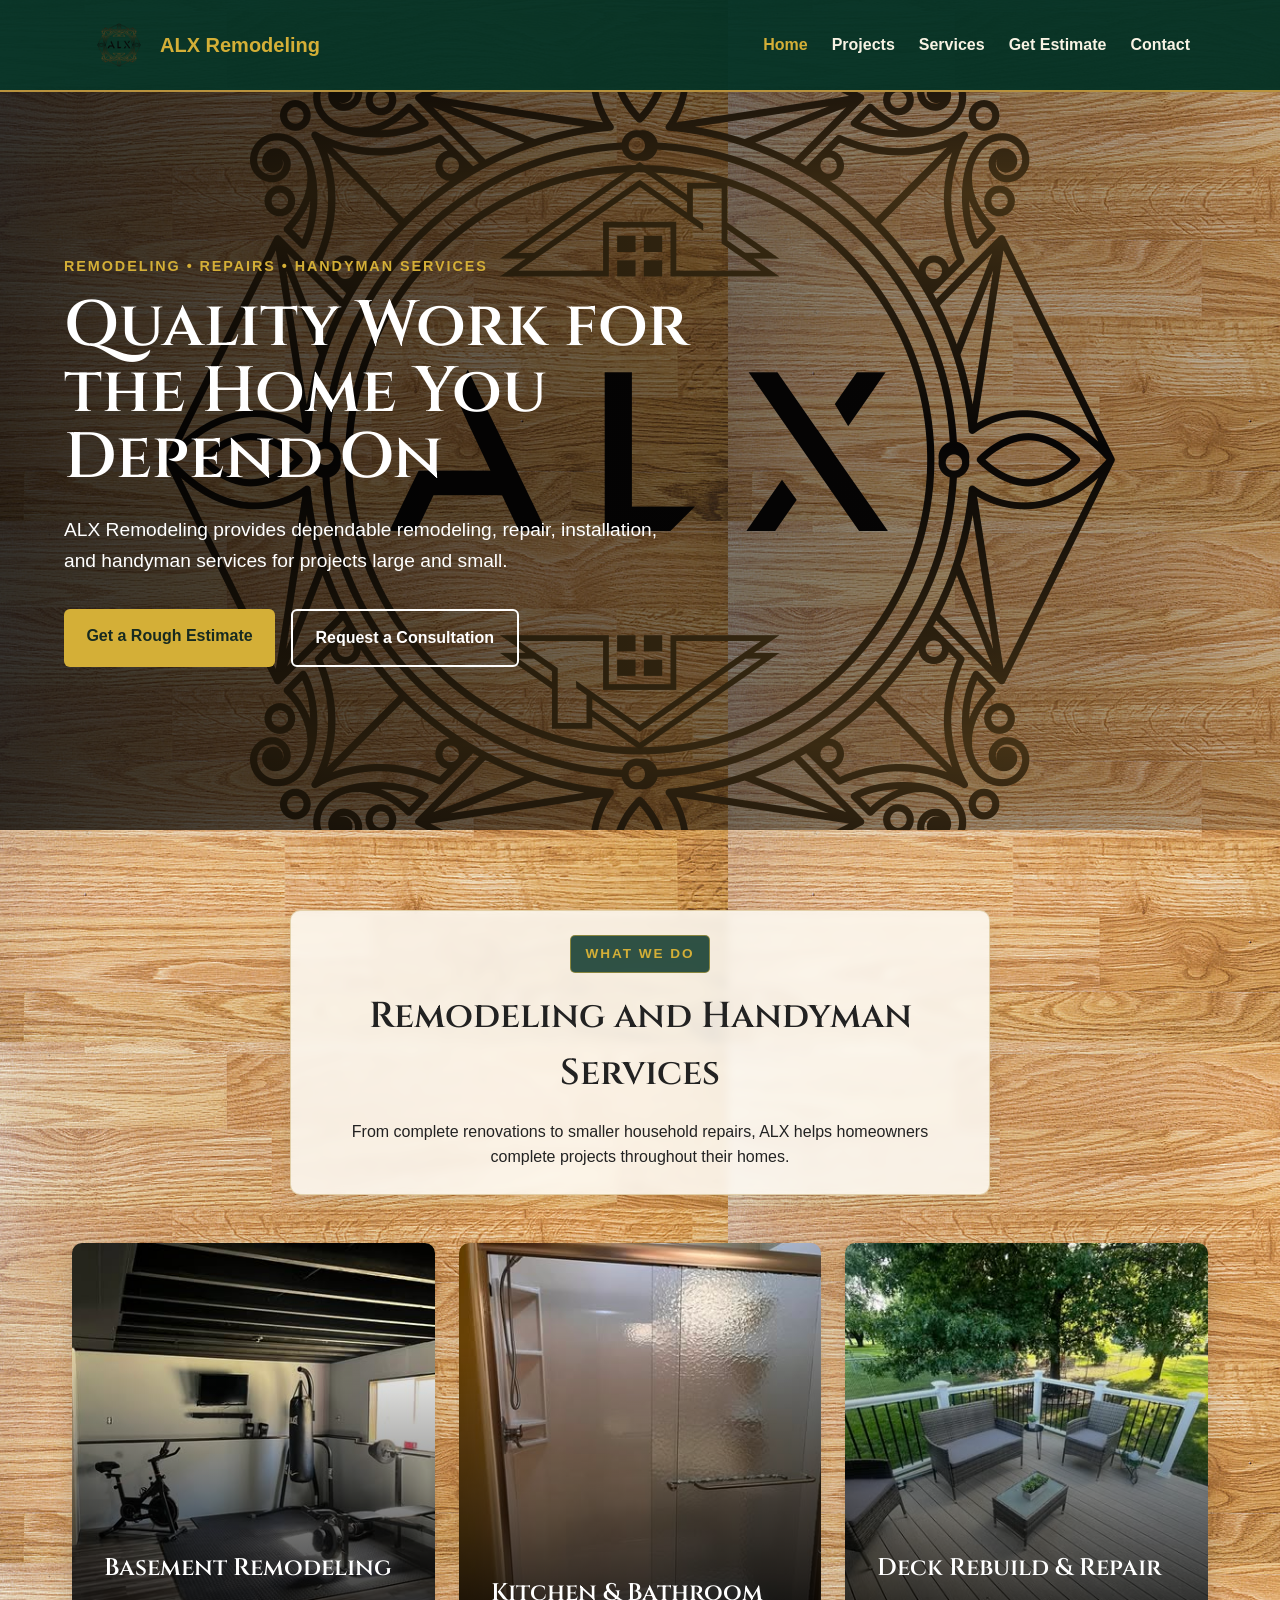
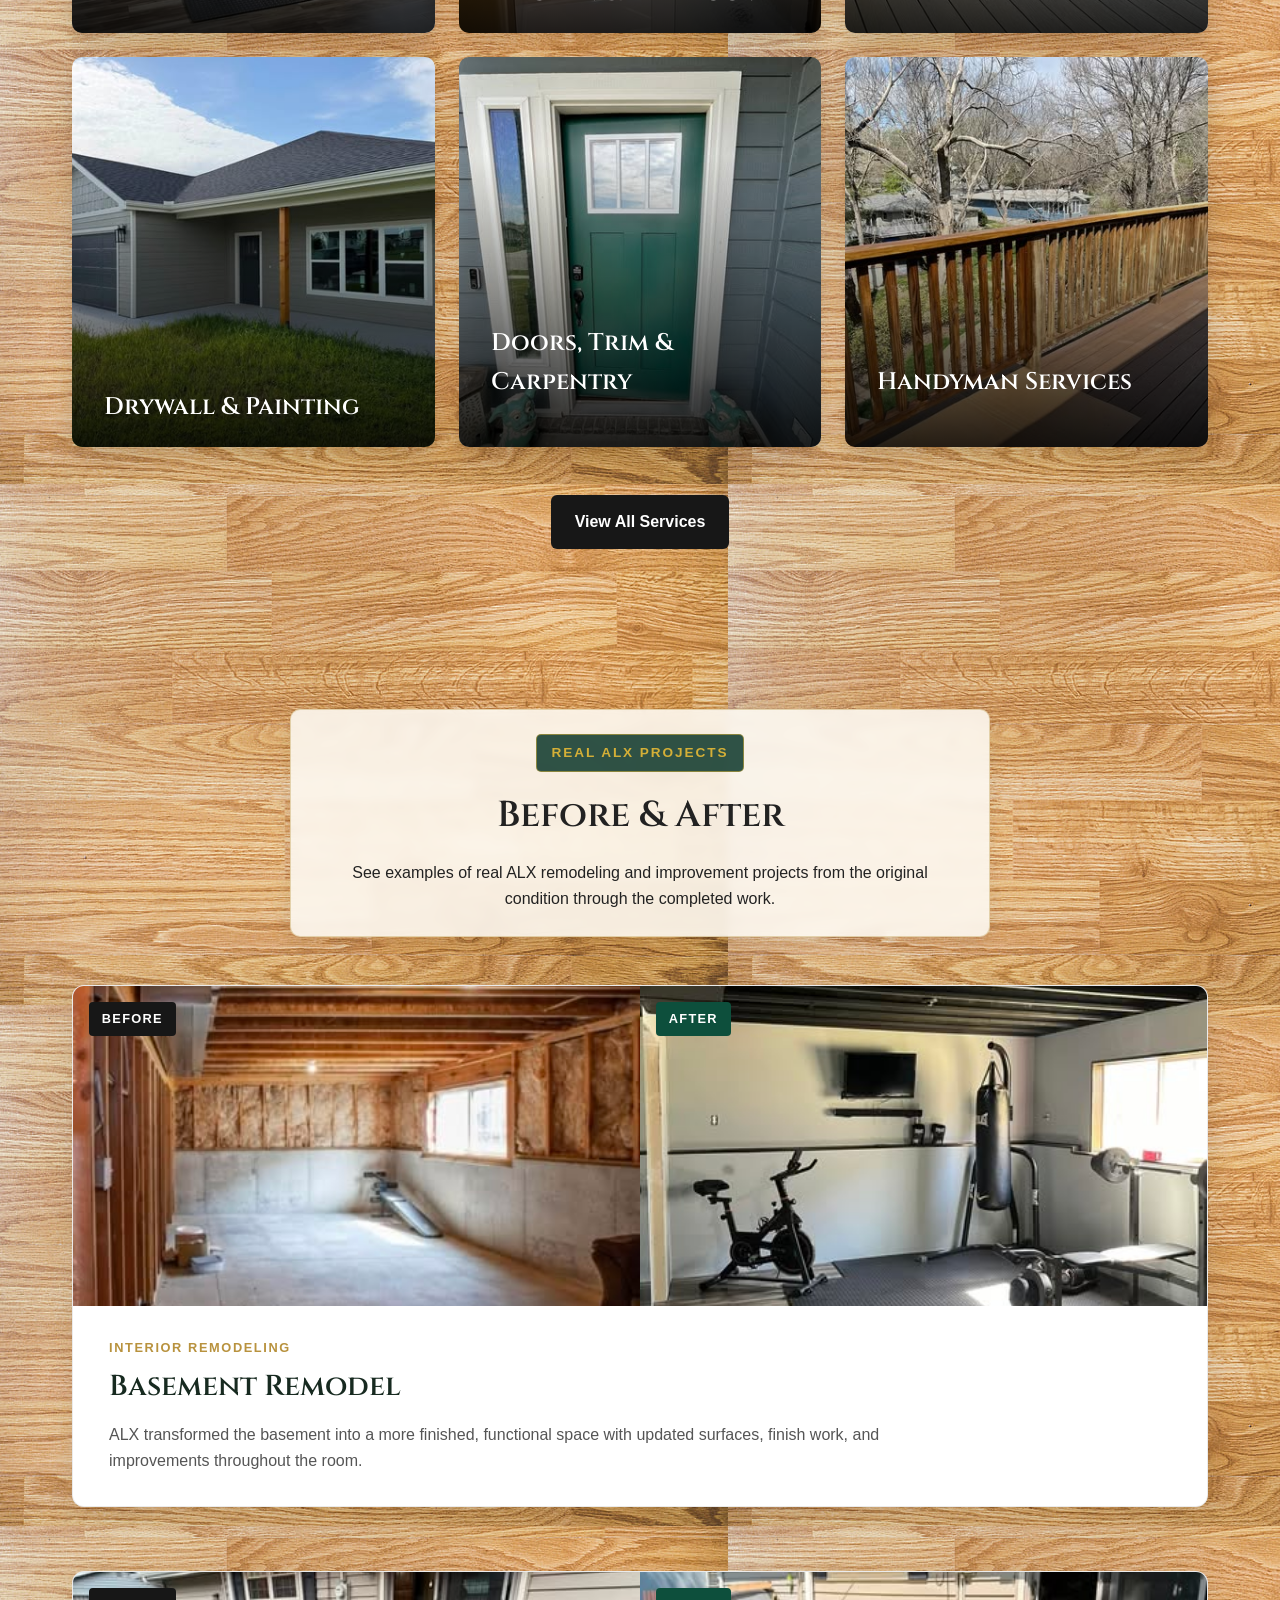
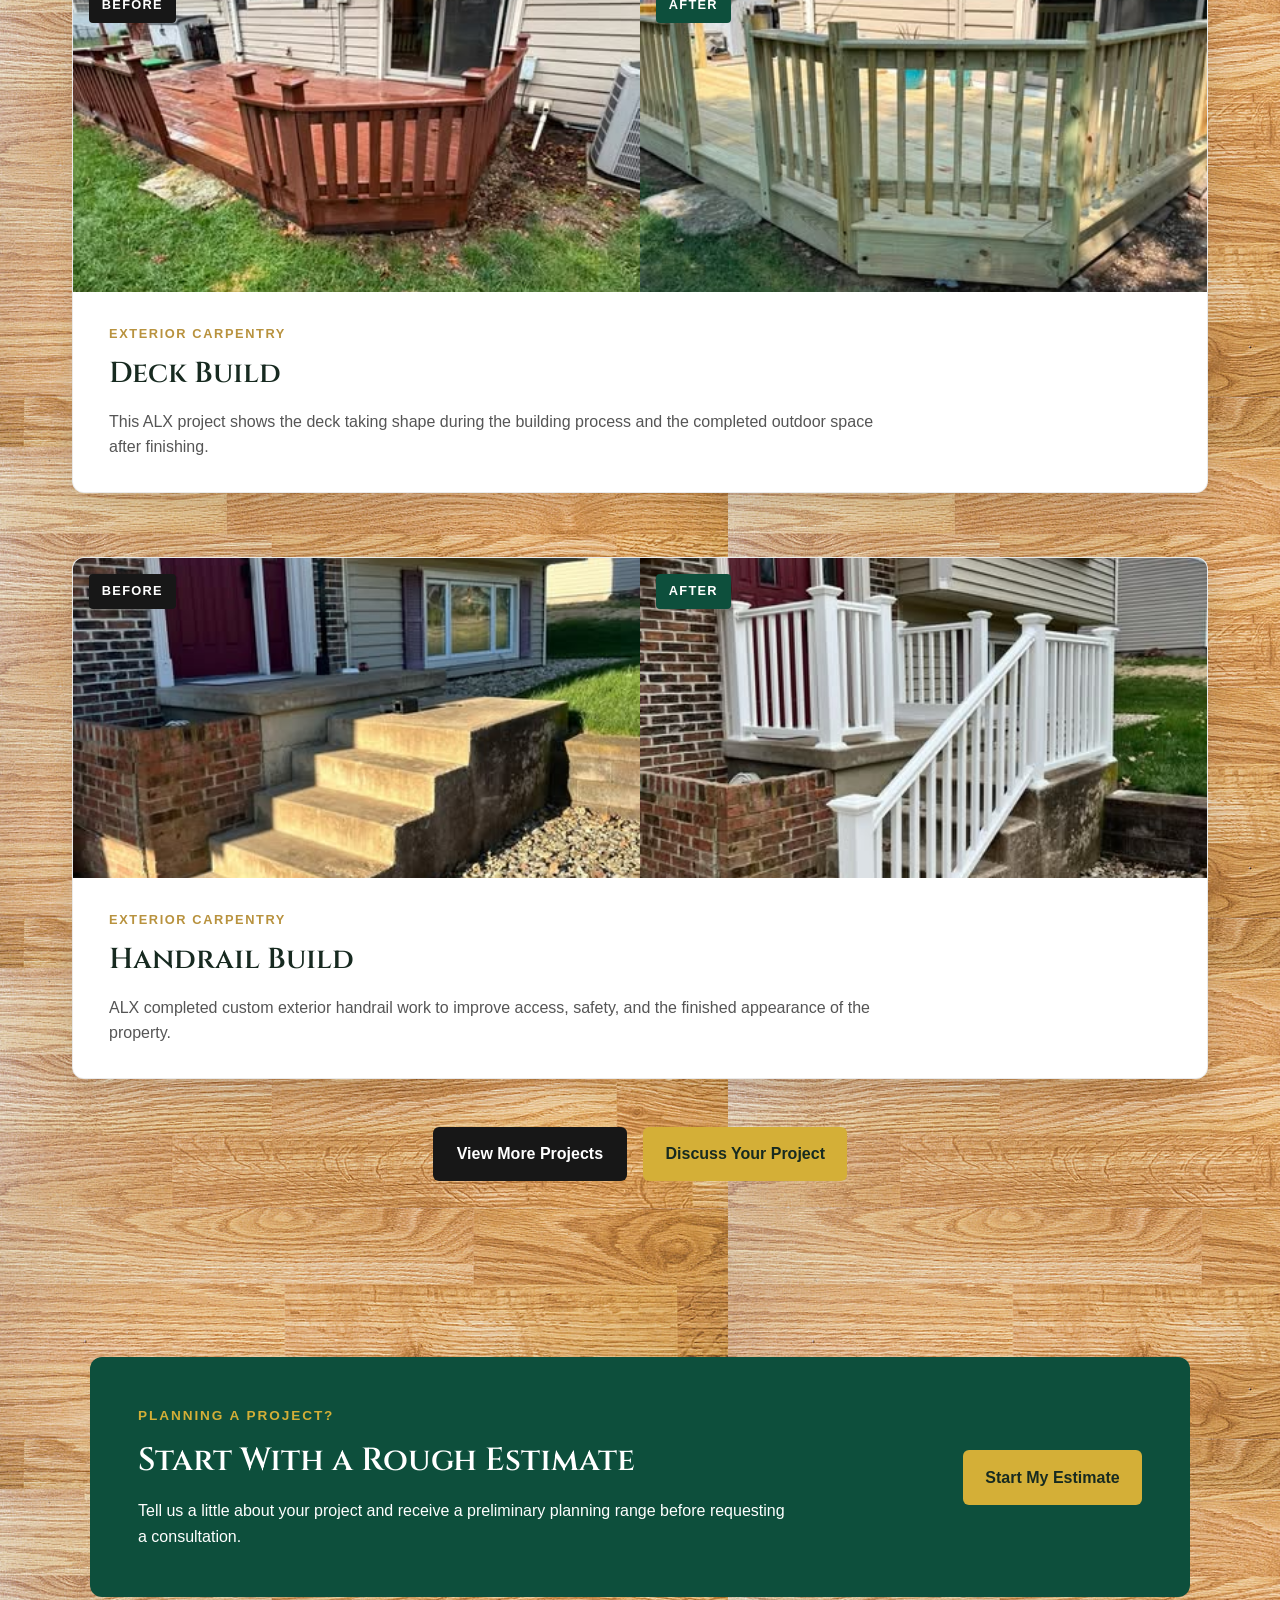
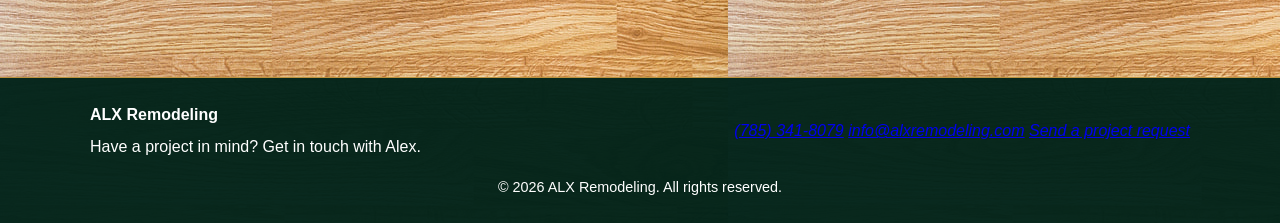
==== commit 5c90953c: "Add approved ALX phone and email to footer" ====
--- a/index.html
+++ b/index.html
@@ -577,7 +577,11 @@
                 <strong>ALX Remodeling</strong>
                 <p>Have a project in mind? Get in touch with Alex.</p>
             </div>
-            <a href="pages/contact.html" class="footer-contact-link">Contact ALX Remodeling</a>
+            <address class="footer-contact-details">
+                <a href="tel:+17853418079">(785) 341-8079</a>
+                <a href="mailto:info@alxremodeling.com">info@alxremodeling.com</a>
+                <a href="pages/contact.html">Send a project request</a>
+            </address>
         </div>
         <p class="footer-copyright">
             &copy; <span id="current-year"></span> ALX Remodeling. All rights reserved.
--- a/css/style.css
+++ b/css/style.css
@@ -870,6 +870,44 @@
     border-top: 1px solid #b8923e;
 }
 
+.footer-content {
+    display: flex;
+    align-items: center;
+    justify-content: space-between;
+    gap: 1.5rem;
+    max-width: 1100px;
+    margin: 0 auto 1rem;
+    text-align: left;
+}
+
+.footer-content p {
+    margin: 0.4rem 0 0;
+}
+
+.footer-contact-link {
+    color: #f4d887;
+    font-weight: 700;
+    text-underline-offset: 0.2em;
+}
+
+.footer-contact-link:hover,
+.footer-contact-link:focus-visible {
+    color: #fff;
+}
+
+.footer-copyright {
+    margin: 0;
+    font-size: 0.9rem;
+}
+
+@media (max-width: 600px) {
+    .footer-content {
+        flex-direction: column;
+        align-items: center;
+        text-align: center;
+    }
+}
+
 .eyebrow {
     color: #d4af37;
 }
